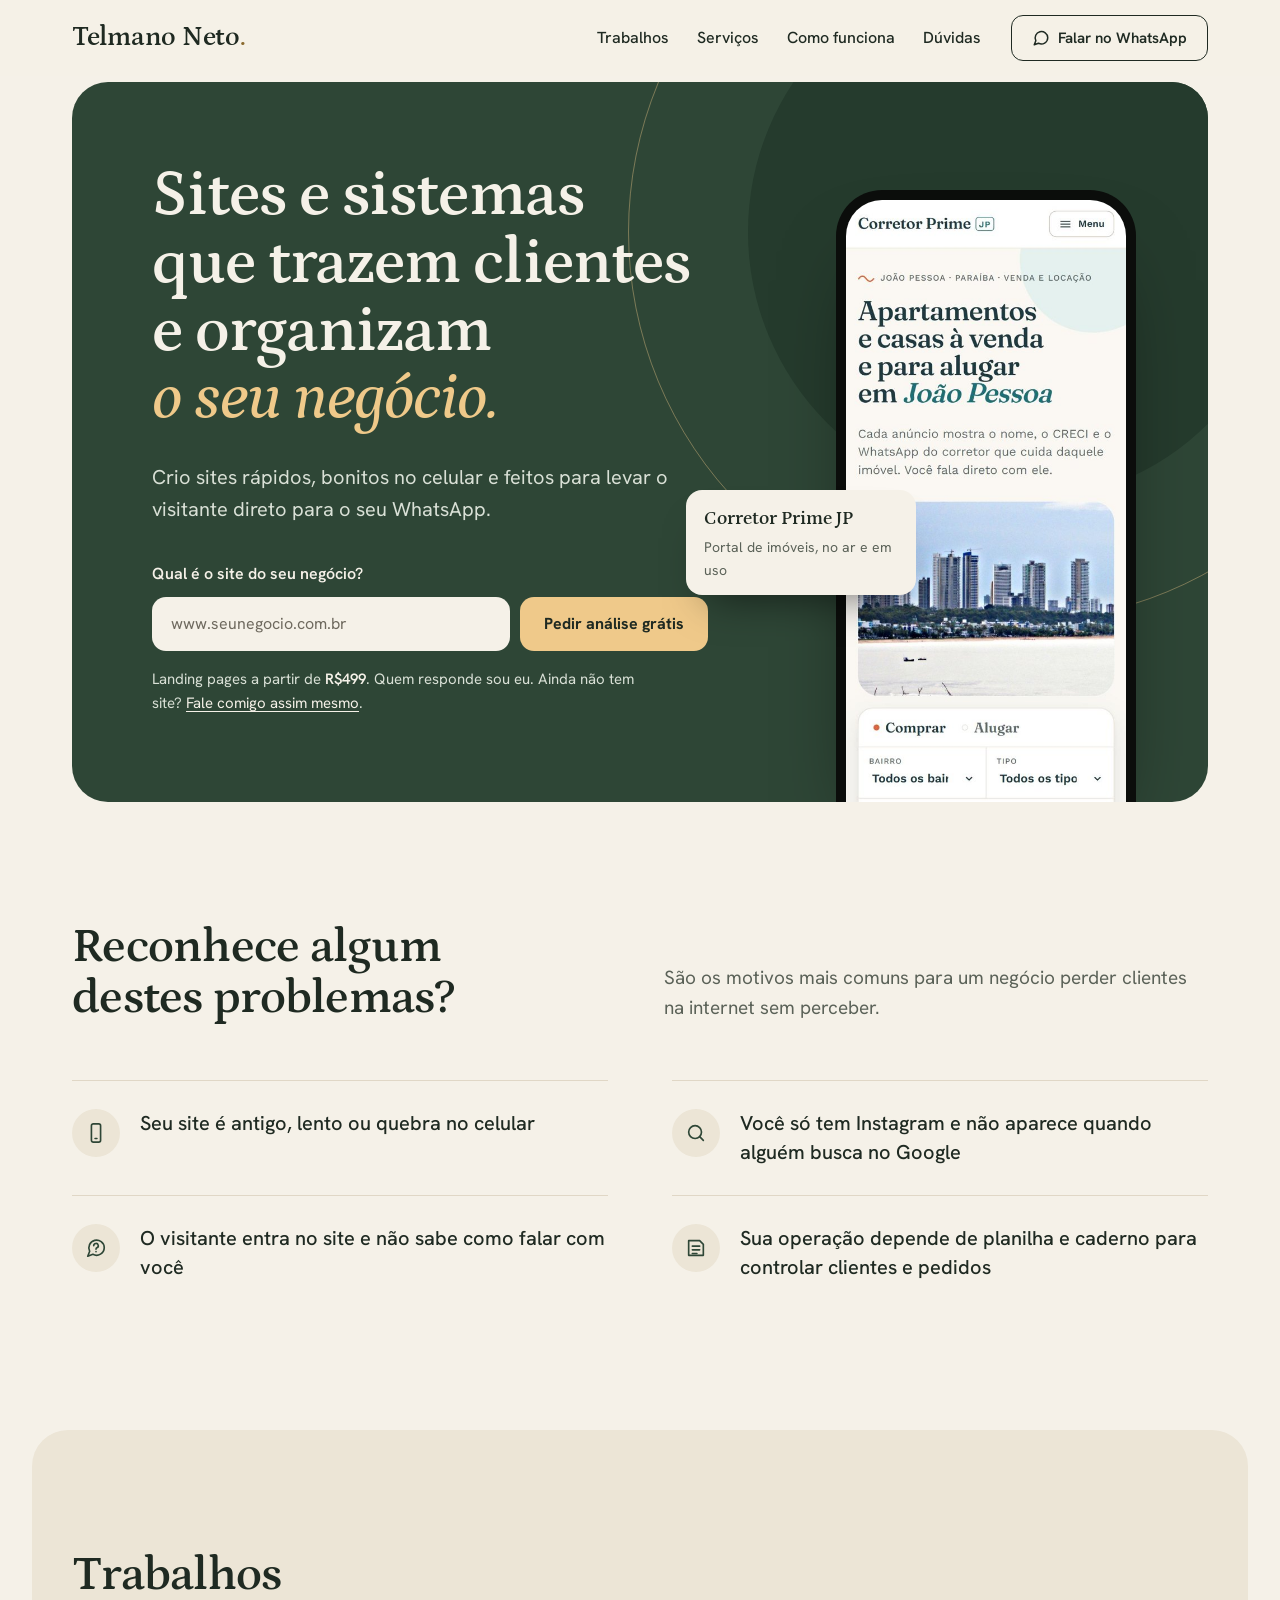
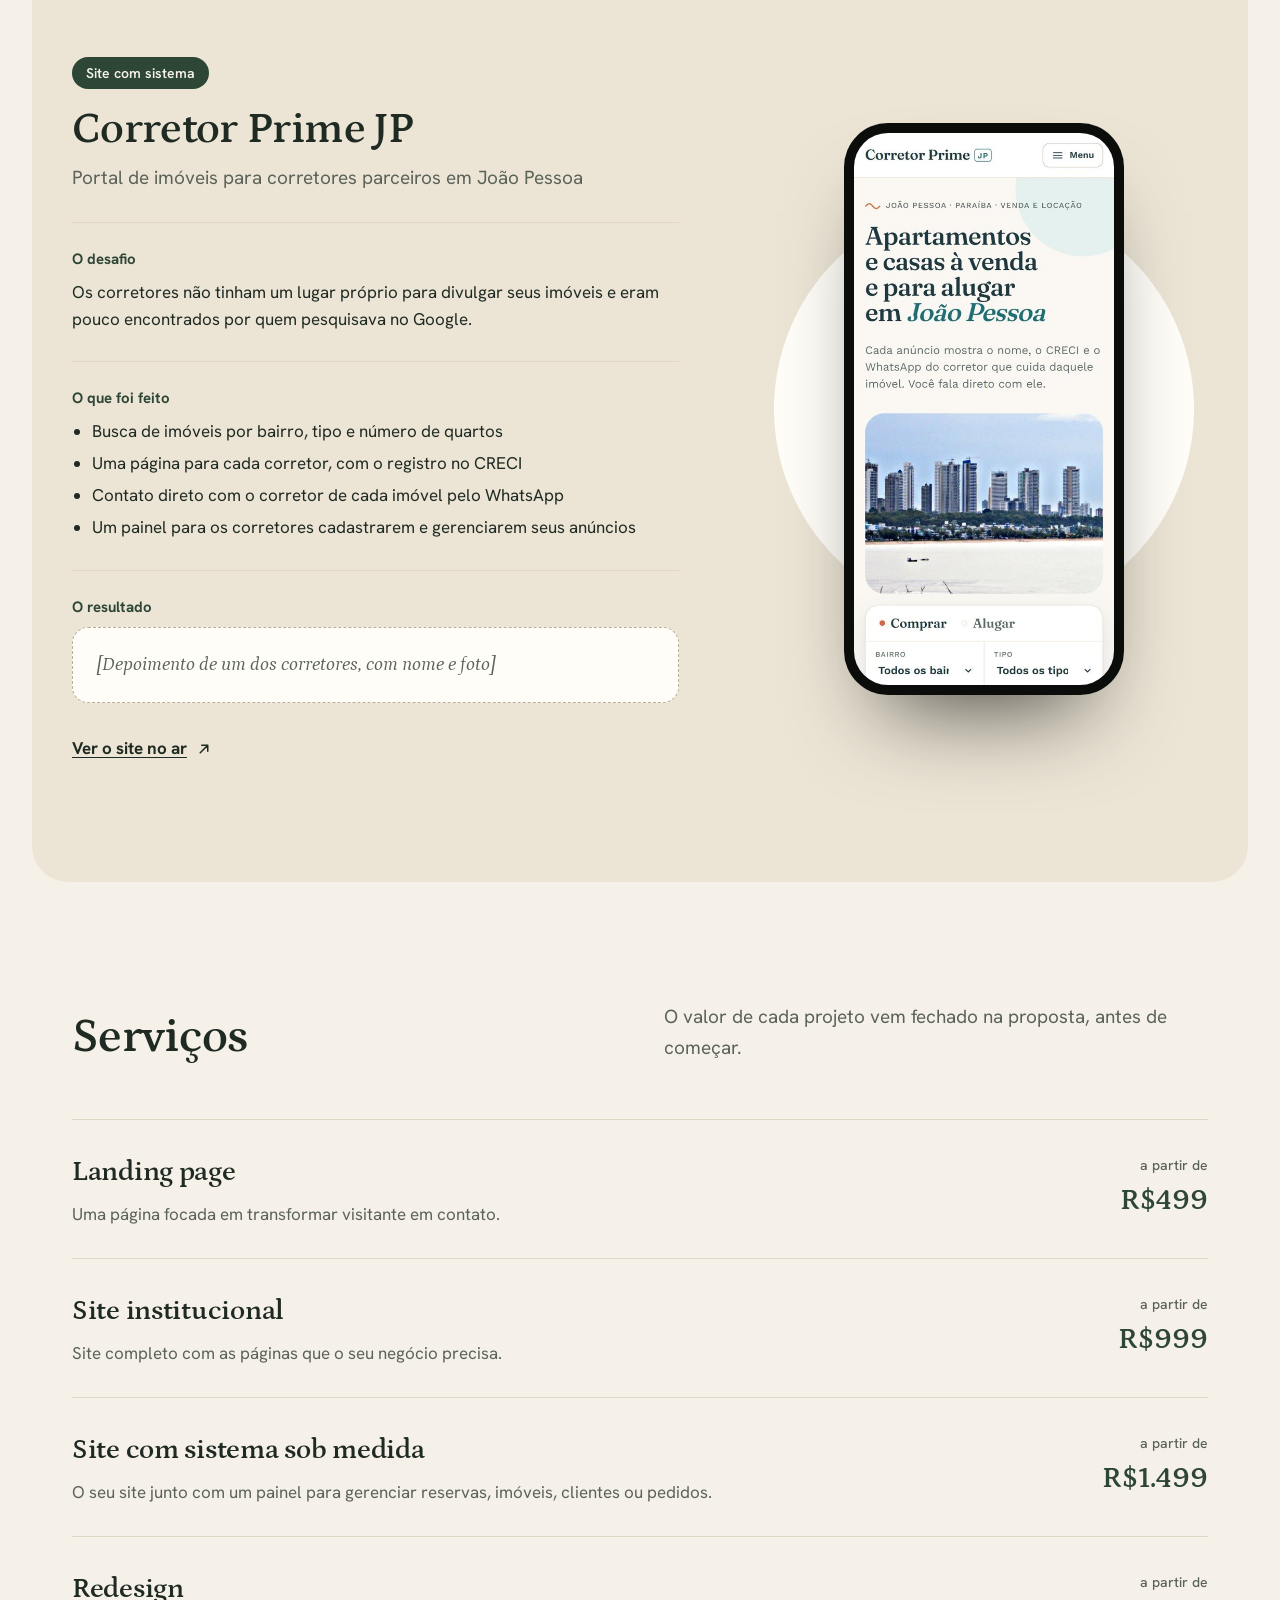
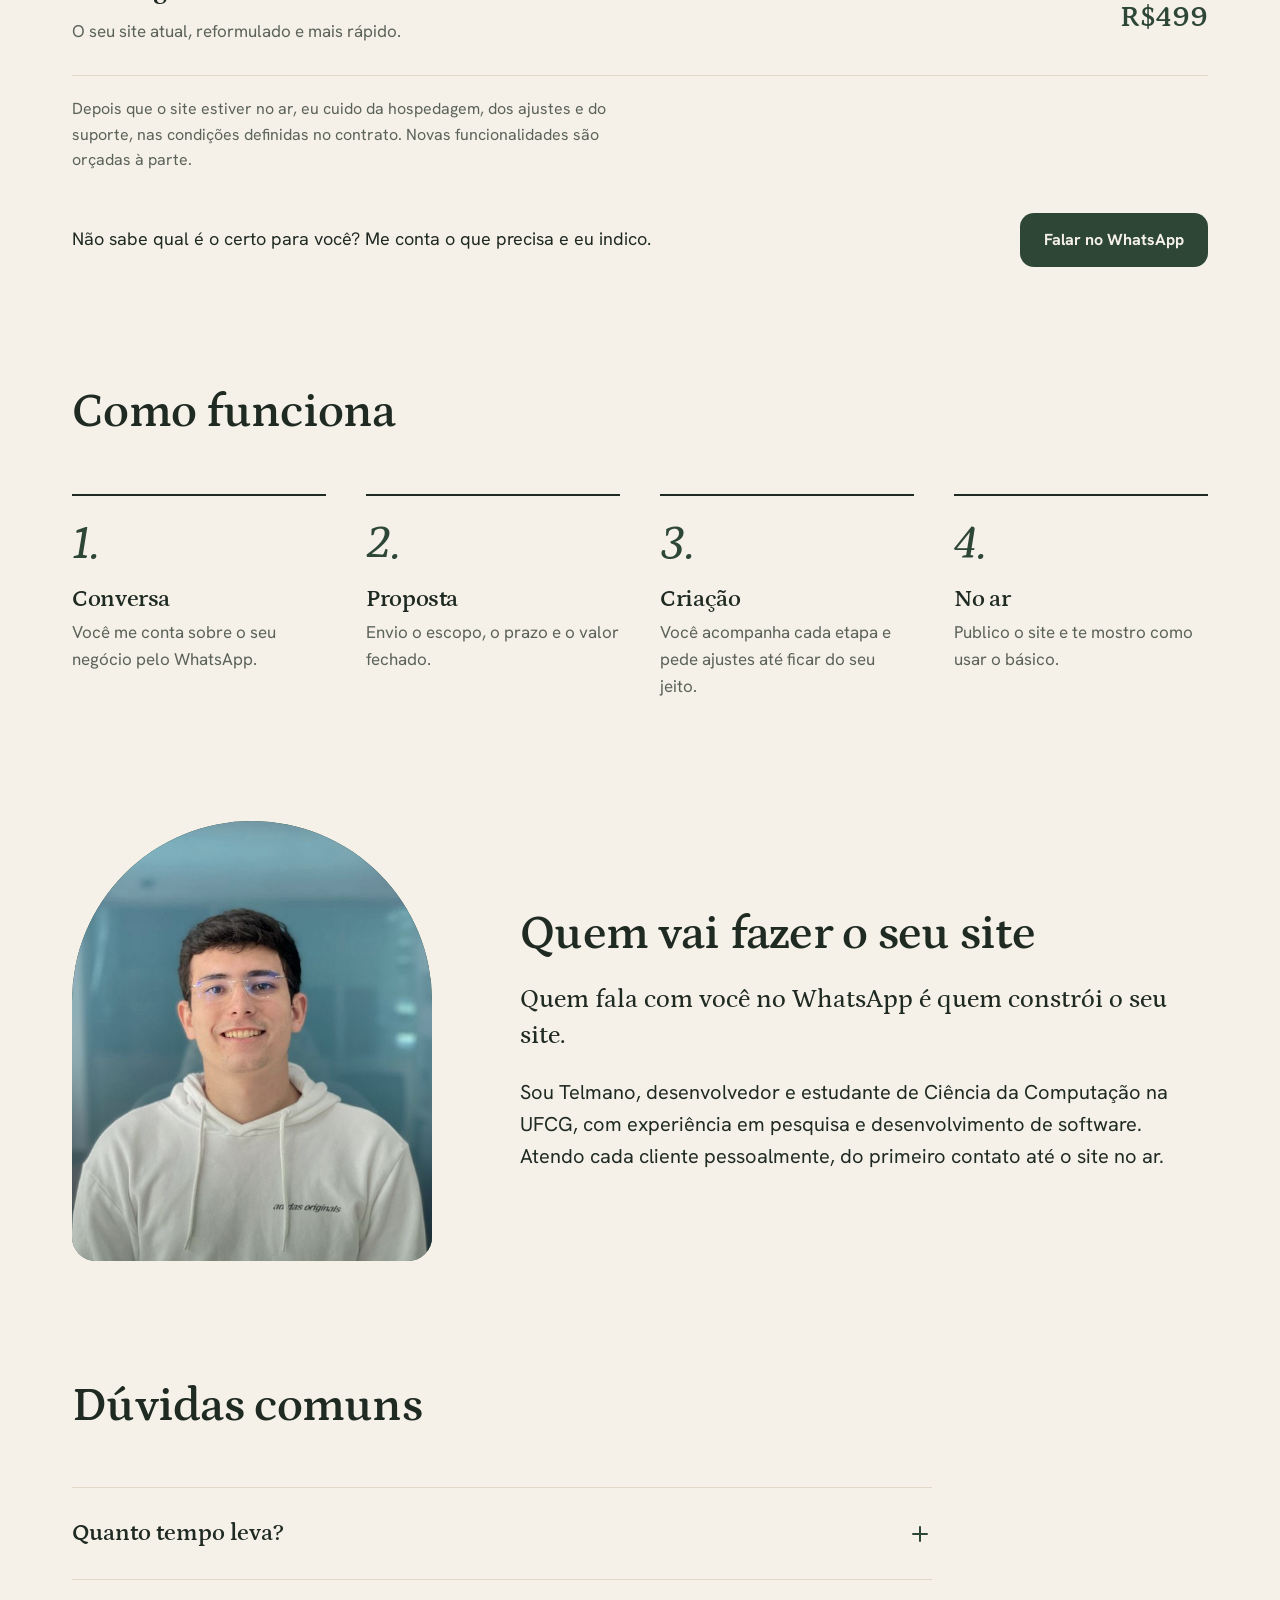
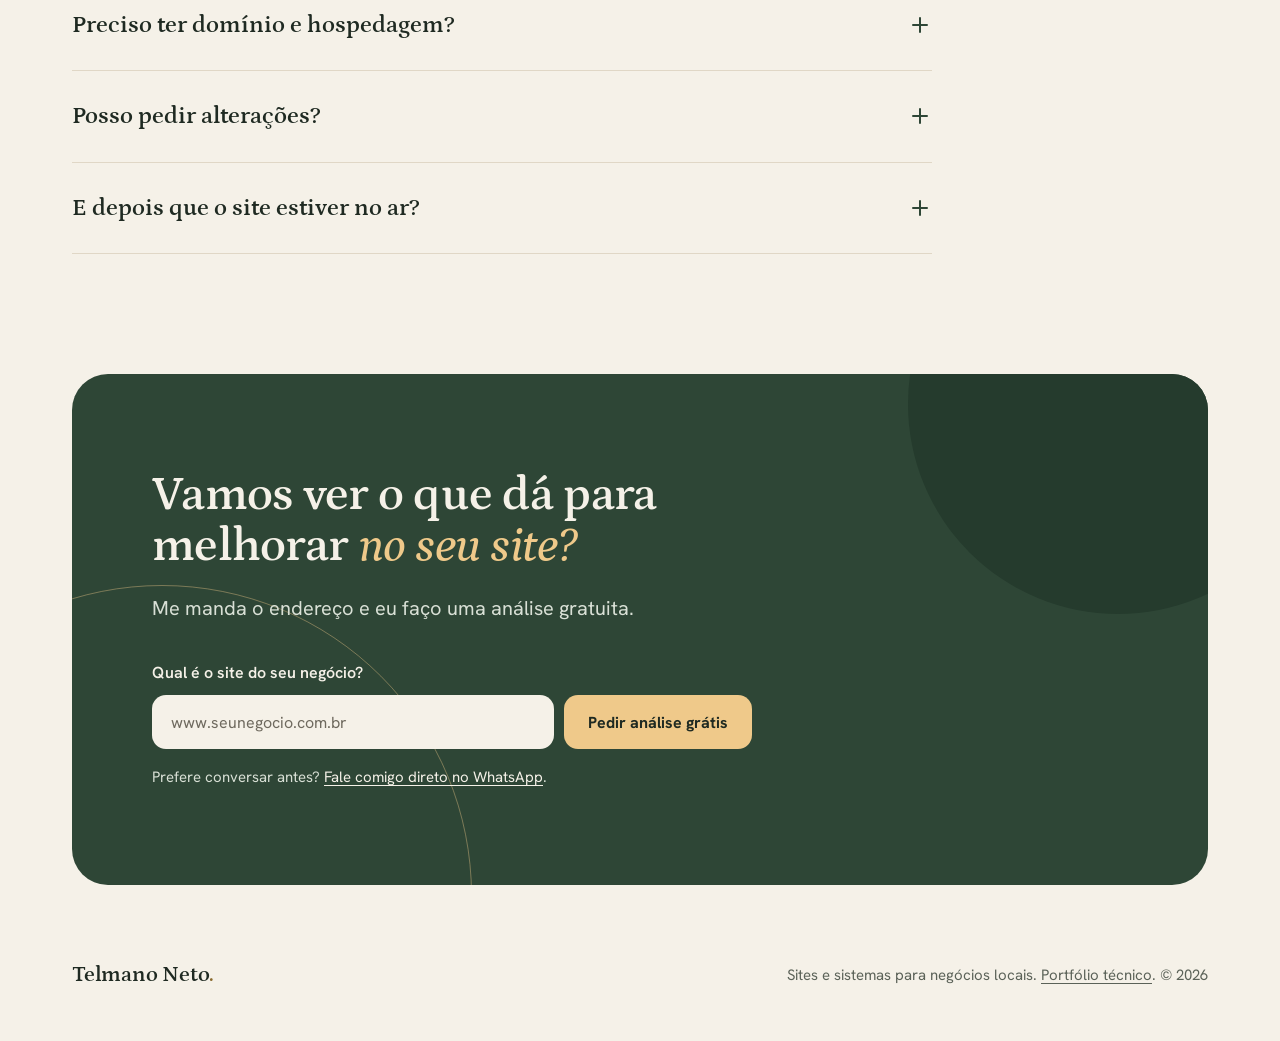
==== index.html @ 63b296e0 "feat: novo site com página de clientes e portfólio técnico - Página de clientes na raiz (/) e portfó" ====
<!doctype html>
<html lang="pt-BR">
<head>
  <meta charset="utf-8">
  <meta name="viewport" content="width=device-width, initial-scale=1">
  <title>Telmano Neto | Sites e sistemas para negócios locais</title>
  <meta name="description" content="Sites rápidos, bonitos no celular e feitos para levar o visitante direto para o seu WhatsApp. Landing pages a partir de R$499.">
  <meta property="og:title" content="Telmano Neto | Sites e sistemas para negócios locais">
  <meta property="og:description" content="Sites rápidos, bonitos no celular e feitos para levar o visitante direto para o seu WhatsApp. Landing pages a partir de R$499.">
  <meta name="theme-color" content="#2E4636">
  <link rel="preconnect" href="https://fonts.googleapis.com">
  <link rel="preconnect" href="https://fonts.gstatic.com" crossorigin="anonymous">
  <link rel="stylesheet" href="https://fonts.googleapis.com/css2?family=Hanken+Grotesk:wght@400;500;600;700&amp;family=Petrona:ital,wght@0,500;0,600;1,500;1,600&amp;display=swap">
  <link rel="stylesheet" href="/css/clientes.css">
</head>
<body>
  <div class="pg">

    <header class="top">
      <div class="wrap top-in">
        <a class="word" href="#inicio">Telmano Neto<span>.</span></a>
        <nav class="nav" aria-label="Principal">
          <div class="nav-links">
            <a href="#trabalhos">Trabalhos</a>
            <a href="#servicos">Serviços</a>
            <a href="#como-funciona">Como funciona</a>
            <a href="#duvidas">Dúvidas</a>
          </div>
          <a class="btn-line" href="#" data-wa="direto" target="_blank" rel="noopener">
            <svg viewBox="0 0 24 24" fill="none" stroke="currentColor" stroke-width="2" stroke-linecap="round" stroke-linejoin="round" aria-hidden="true"><path d="M21 11.5a8.4 8.4 0 0 1-12.4 7.4L3 21l2.1-5.4A8.4 8.4 0 1 1 21 11.5z"></path></svg>
            <span><span class="btn-pre">Falar no </span>WhatsApp</span>
          </a>
        </nav>
      </div>
    </header>

    <main id="inicio">

      <section class="hero">
        <div class="wrap">
          <div class="panel">
            <span class="arc arc-line" aria-hidden="true"></span>
            <span class="arc arc-fill" aria-hidden="true"></span>
            <div class="hero-copy">
              <h1>Sites e sistemas que trazem clientes e organizam <em>o seu negócio.</em></h1>
              <p class="hero-lead">Crio sites rápidos, bonitos no celular e feitos para levar o visitante direto para o seu WhatsApp.</p>
              <div class="ask">
                <label for="site-hero">Qual é o site do seu negócio?</label>
                <div class="ask-row">
                  <input id="site-hero" type="text" inputmode="url" autocomplete="url" placeholder="www.seunegocio.com.br" data-site>
                  <a class="btn-solid" href="#" data-wa="analise" target="_blank" rel="noopener">Pedir análise grátis</a>
                </div>
                <p class="ask-note">Landing pages a partir de <b>R$499</b>. Quem responde sou eu. Ainda não tem site? <a href="#" data-wa="direto" target="_blank" rel="noopener">Fale comigo assim mesmo</a>.</p>
              </div>
            </div>
            <div class="device">
              <div class="phone"><div class="screen"><img src="/assets/corretor-mobile-long.jpg" alt="O site Corretor Prime JP rolando no celular, com a busca de imóveis e os anúncios"></div></div>
              <div class="tag"><b>Corretor Prime JP</b><span>Portal de imóveis, no ar e em uso</span></div>
            </div>
          </div>
        </div>
      </section>

      <section class="sec" aria-labelledby="t-probs">
        <div class="wrap">
          <div class="sec-head reveal">
            <h2 id="t-probs">Reconhece algum destes problemas?</h2>
            <p>São os motivos mais comuns para um negócio perder clientes na internet sem perceber.</p>
          </div>
          <ul class="probs reveal">
            <li><span class="ico"><svg viewBox="0 0 24 24" fill="none" stroke="currentColor" stroke-width="1.8" stroke-linecap="round" stroke-linejoin="round" aria-hidden="true"><rect x="7" y="2" width="10" height="20" rx="2"></rect><path d="M11 18h2"></path></svg></span>Seu site é antigo, lento ou quebra no celular</li>
            <li><span class="ico"><svg viewBox="0 0 24 24" fill="none" stroke="currentColor" stroke-width="1.8" stroke-linecap="round" stroke-linejoin="round" aria-hidden="true"><circle cx="11" cy="11" r="7"></circle><path d="m20 20-4-4"></path></svg></span>Você só tem Instagram e não aparece quando alguém busca no Google</li>
            <li><span class="ico"><svg viewBox="0 0 24 24" fill="none" stroke="currentColor" stroke-width="1.8" stroke-linecap="round" stroke-linejoin="round" aria-hidden="true"><path d="M21 11.5a8.4 8.4 0 0 1-12.4 7.4L3 21l2.1-5.4A8.4 8.4 0 1 1 21 11.5z"></path><path d="M9.5 9.5a2.5 2.5 0 1 1 3.5 2.3c-.6.3-1 .8-1 1.5"></path><path d="M12 16h.01"></path></svg></span>O visitante entra no site e não sabe como falar com você</li>
            <li><span class="ico"><svg viewBox="0 0 24 24" fill="none" stroke="currentColor" stroke-width="1.8" stroke-linecap="round" stroke-linejoin="round" aria-hidden="true"><path d="M4 4h12l4 4v12H4z"></path><path d="M8 10h8M8 14h8M8 18h5"></path></svg></span>Sua operação depende de planilha e caderno para controlar clientes e pedidos</li>
          </ul>
        </div>
      </section>

      <section class="sec works-sec" id="trabalhos" aria-labelledby="t-works">
        <div class="wrap">
          <div class="sec-head solo reveal">
            <h2 id="t-works">Trabalhos</h2>
          </div>
          <div class="works">

            <article class="case reveal">
              <div>
                <span class="case-kind">Site com sistema</span>
                <h3>Corretor Prime JP</h3>
                <p class="case-sum">Portal de imóveis para corretores parceiros em João Pessoa</p>
                <div class="case-block">
                  <h4>O desafio</h4>
                  <p>Os corretores não tinham um lugar próprio para divulgar seus imóveis e eram pouco encontrados por quem pesquisava no Google.</p>
                </div>
                <div class="case-block">
                  <h4>O que foi feito</h4>
                  <ul class="case-list">
                    <li>Busca de imóveis por bairro, tipo e número de quartos</li><li>Uma página para cada corretor, com o registro no CRECI</li><li>Contato direto com o corretor de cada imóvel pelo WhatsApp</li><li>Um painel para os corretores cadastrarem e gerenciarem seus anúncios</li>
                  </ul>
                </div>
                <div class="case-block">
                  <h4>O resultado</h4>
                  <p class="quote">[Depoimento de um dos corretores, com nome e foto]</p>
                </div>
                <a class="case-link" href="https://corretor-prime-jp.corretor-prime-jp.workers.dev/" target="_blank" rel="noopener">Ver o site no ar<svg viewBox="0 0 24 24" width="18" height="18" fill="none" stroke="currentColor" stroke-width="2" stroke-linecap="round" stroke-linejoin="round" aria-hidden="true"><path d="M7 17 17 7M9 7h8v8"></path></svg></a>
              </div>
              <div class="case-stage">
                <div class="phone"><div class="screen"><img src="/assets/corretor-mobile-long.jpg" alt="Corretor Prime JP rolando no celular"></div></div>
              </div>
            </article>
          </div>
        </div>
      </section>

      <section class="sec" id="servicos" aria-labelledby="t-svc">
        <div class="wrap">
          <div class="sec-head reveal">
            <h2 id="t-svc">Serviços</h2>
            <p>O valor de cada projeto vem fechado na proposta, antes de começar.</p>
          </div>
          <ul class="svc reveal">
            <li><span class="svc-name">Landing page</span><span class="svc-desc">Uma página focada em transformar visitante em contato.</span><span class="svc-price"><small>a partir de</small><span class="big">R$499</span></span></li>
            <li><span class="svc-name">Site institucional</span><span class="svc-desc">Site completo com as páginas que o seu negócio precisa.</span><span class="svc-price"><small>a partir de</small><span class="big">R$999</span></span></li>
            <li><span class="svc-name">Site com sistema sob medida</span><span class="svc-desc">O seu site junto com um painel para gerenciar reservas, imóveis, clientes ou pedidos.</span><span class="svc-price"><small>a partir de</small><span class="big">R$1.499</span></span></li>
            <li><span class="svc-name">Redesign</span><span class="svc-desc">O seu site atual, reformulado e mais rápido.</span><span class="svc-price"><small>a partir de</small><span class="big">R$499</span></span></li>
          </ul>
          <p class="svc-note reveal">Depois que o site estiver no ar, eu cuido da hospedagem, dos ajustes e do suporte, nas condições definidas no contrato. Novas funcionalidades são orçadas à parte.</p>
          <div class="svc-foot reveal">
            <p>Não sabe qual é o certo para você? Me conta o que precisa e eu indico.</p>
            <a class="btn-solid btn-dark" href="#" data-wa="direto" target="_blank" rel="noopener">Falar no WhatsApp</a>
          </div>
        </div>
      </section>

      <section class="sec sec-sem-topo" id="como-funciona" aria-labelledby="t-steps">
        <div class="wrap">
          <div class="sec-head solo reveal">
            <h2 id="t-steps">Como funciona</h2>
          </div>
          <ol class="steps reveal">
            <li><h3>Conversa</h3><p>Você me conta sobre o seu negócio pelo WhatsApp.</p></li>
            <li><h3>Proposta</h3><p>Envio o escopo, o prazo e o valor fechado.</p></li>
            <li><h3>Criação</h3><p>Você acompanha cada etapa e pede ajustes até ficar do seu jeito.</p></li>
            <li><h3>No ar</h3><p>Publico o site e te mostro como usar o básico.</p></li>
          </ol>
        </div>
      </section>

      <section class="sec sec-sem-topo" aria-labelledby="t-about">
        <div class="wrap about reveal">
          <div class="arch"><img src="/assets/telmano.jpg" alt="Telmano Neto sorrindo, de moletom branco"></div>
          <div class="about-text">
            <h2 id="t-about">Quem vai fazer o seu site</h2>
            <p class="lead-serif">Quem fala com você no WhatsApp é quem constrói o seu site.</p>
            <p>Sou Telmano, desenvolvedor e estudante de Ciência da Computação na UFCG, com experiência em pesquisa e desenvolvimento de software. Atendo cada cliente pessoalmente, do primeiro contato até o site no ar.</p>
          </div>
        </div>
      </section>

      <section class="sec sec-sem-topo" id="duvidas" aria-labelledby="t-faq">
        <div class="wrap">
          <div class="sec-head solo reveal">
            <h2 id="t-faq">Dúvidas comuns</h2>
          </div>
          <div class="faq reveal">
            <details><summary>Quanto tempo leva?<svg viewBox="0 0 24 24" fill="none" stroke="currentColor" stroke-width="2" stroke-linecap="round" aria-hidden="true"><path d="M12 5v14M5 12h14"></path></svg></summary><p>Depende do tamanho do projeto. O prazo fica definido na proposta, antes de começar.</p></details>
            <details><summary>Preciso ter domínio e hospedagem?<svg viewBox="0 0 24 24" fill="none" stroke="currentColor" stroke-width="2" stroke-linecap="round" aria-hidden="true"><path d="M12 5v14M5 12h14"></path></svg></summary><p>Não. Eu cuido disso para você.</p></details>
            <details><summary>Posso pedir alterações?<svg viewBox="0 0 24 24" fill="none" stroke="currentColor" stroke-width="2" stroke-linecap="round" aria-hidden="true"><path d="M12 5v14M5 12h14"></path></svg></summary><p>Sim. Durante a criação você acompanha cada etapa e pede ajustes até o site ficar do jeito que você gosta.</p></details>
            <details><summary>E depois que o site estiver no ar?<svg viewBox="0 0 24 24" fill="none" stroke="currentColor" stroke-width="2" stroke-linecap="round" aria-hidden="true"><path d="M12 5v14M5 12h14"></path></svg></summary><p>Eu continuo cuidando dele, com hospedagem, ajustes e suporte. As condições ficam definidas no contrato, de acordo com o tipo de site, e funcionalidades novas são orçadas à parte.</p></details>
          </div>
        </div>
      </section>

      <section class="end" aria-labelledby="t-end">
        <div class="wrap">
          <div class="panel reveal">
            <span class="arc arc-line" aria-hidden="true"></span>
            <span class="arc arc-fill" aria-hidden="true"></span>
            <h2 id="t-end">Vamos ver o que dá para melhorar <em>no seu site?</em></h2>
            <p class="end-lead">Me manda o endereço e eu faço uma análise gratuita.</p>
            <div class="ask">
              <label for="site-end">Qual é o site do seu negócio?</label>
              <div class="ask-row">
                <input id="site-end" type="text" inputmode="url" autocomplete="url" placeholder="www.seunegocio.com.br" data-site>
                <a class="btn-solid" href="#" data-wa="analise" target="_blank" rel="noopener">Pedir análise grátis</a>
              </div>
              <p class="ask-note">Prefere conversar antes? <a href="#" data-wa="direto" target="_blank" rel="noopener">Fale comigo direto no WhatsApp</a>.</p>
            </div>
          </div>
        </div>
      </section>

    </main>

    <footer class="foot">
      <div class="wrap foot-in">
        <a class="word" href="#inicio">Telmano Neto<span>.</span></a>
        <span>Sites e sistemas para negócios locais. <a class="link-discreto" href="/portfolio/">Portfólio técnico</a>. © 2026</span>
      </div>
    </footer>

  </div>
  <script src="/js/clientes.js"></script>
</body>
</html>
---- css/clientes.css ----
/* Base: cores, tipografia e elementos gerais ================== */

body {
  margin: 0;
}

.pg {
  --paper: #F5F1E8;
  --paper-2: #ECE5D6;
  --card: #FFFDF8;
  --ink: #1F2A22;
  --muted: #5B6258;
  --line: #E0D7C6;
  --musgo: #2E4636;
  --musgo-deep: #253B2D;
  --areia: #EFC98A;
  --soft: #D9E0D6;
  --dot: #8A6A2E;
  font-family: 'Hanken Grotesk',system-ui,sans-serif;
  color: var(--ink);
  background: var(--paper);
  font-size: 17px;
  line-height: 1.6;
  -webkit-font-smoothing: antialiased;
  overflow-x: clip;
}

.pg * {
  box-sizing: border-box;
}

.pg ::selection {
  background: var(--areia);
  color: var(--ink);
}

.pg a {
  color: var(--musgo);
  text-underline-offset: 3px;
}

.pg a:hover {
  color: var(--musgo-deep);
}

.pg :focus-visible {
  outline: 2.5px solid var(--dot);
  outline-offset: 3px;
  border-radius: 8px;
}

.wrap {
  max-width: 1200px;
  margin: 0 auto;
  padding: 0 32px;
}

.serif {
  font-family: 'Petrona',Georgia,serif;
}

.pg h1, .pg h2, .pg h3 {
  margin: 0;
  font-family: 'Petrona',Georgia,serif;
  font-weight: 600;
  line-height: 1.06;
  letter-spacing: -0.015em;
  text-wrap: balance;
}

.pg h1 {
  font-size: clamp(40px,5vw,68px);
}

.pg h2 {
  font-size: clamp(32px,3.8vw,48px);
}

.pg h3 {
  font-size: 26px;
}

.pg em {
  font-style: italic;
  font-weight: 500;
}

.pg p {
  margin: 0;
  max-width: 62ch;
}


/* Cabeçalho, navegação e botões =============================== */

.top {
  position: sticky;
  top: 0;
  z-index: 20;
  background: rgba(245,241,232,.92);
  backdrop-filter: saturate(1.3) blur(10px);
}

.top-in {
  display: flex;
  justify-content: space-between;
  align-items: center;
  gap: 20px;
  min-height: 76px;
}

.pg .word {
  font-family: 'Petrona',Georgia,serif;
  font-weight: 600;
  font-size: 27px;
  letter-spacing: -0.01em;
  color: var(--ink);
  text-decoration: none;
  white-space: nowrap;
}

.word span {
  color: var(--dot);
}

.nav {
  display: flex;
  align-items: center;
  gap: 30px;
}

.nav-links {
  display: flex;
  gap: 28px;
}

.pg .nav-links a {
  color: var(--ink);
  text-decoration: none;
  font-weight: 500;
  font-size: 16px;
  padding: 10px 0;
  position: relative;
}

.pg .nav-links a::after {
  content: "";
  position: absolute;
  left: 0;
  right: 0;
  bottom: 4px;
  height: 1.5px;
  background: currentColor;
  transform: scaleX(0);
  transform-origin: left;
  transition: transform .25s ease;
}

.pg .nav-links a:hover::after {
  transform: scaleX(1);
}

.pg .btn-line {
  display: inline-flex;
  align-items: center;
  gap: 8px;
  min-height: 46px;
  padding: 0 20px;
  border-radius: 12px;
  border: 1.5px solid var(--ink);
  color: var(--ink);
  font-weight: 600;
  font-size: 15px;
  text-decoration: none;
  white-space: nowrap;
  transition: background .2s ease,color .2s ease;
}

.pg .btn-line:hover {
  background: var(--ink);
  color: var(--paper);
}

.btn-line svg, .btn-solid svg {
  width: 18px;
  height: 18px;
  flex: none;
}

.pg .btn-solid {
  display: inline-flex;
  align-items: center;
  justify-content: center;
  gap: 10px;
  min-height: 54px;
  padding: 0 24px;
  border-radius: 14px;
  background: var(--areia);
  color: var(--ink);
  font-weight: 700;
  font-size: 16px;
  text-decoration: none;
  white-space: nowrap;
  transition: transform .2s ease,background .2s ease;
}

.pg .btn-solid:hover {
  background: #F5D7A4;
  color: var(--ink);
  transform: translateY(-1px);
}

.pg .btn-dark {
  background: var(--musgo);
  color: var(--paper);
}

.pg .btn-dark:hover {
  background: var(--musgo-deep);
  color: var(--paper);
}


/* Painel verde com arcos decorativos ========================== */

.panel {
  position: relative;
  border-radius: 36px;
  background: var(--musgo);
  color: var(--paper);
  overflow: hidden;
  isolation: isolate;
}

.arc {
  position: absolute;
  border-radius: 50%;
  pointer-events: none;
  z-index: -1;
}

.arc-line {
  border: 1.5px solid var(--areia);
  opacity: .4;
}

.arc-fill {
  background: var(--musgo-deep);
}


/* Hero e campo de análise do site ============================= */

.hero {
  padding: 6px 0 0;
}

.hero .panel {
  display: grid;
  grid-template-columns: minmax(0,1fr) 380px;
  gap: 48px;
  padding: 80px 72px 0 80px;
  min-height: 720px;
}

.hero .arc-line {
  width: 780px;
  height: 780px;
  right: -200px;
  top: -240px;
}

.hero .arc-fill {
  width: 540px;
  height: 540px;
  right: -80px;
  top: -120px;
}

.hero-copy {
  padding-bottom: 80px;
}

.hero h1 {
  color: var(--paper);
}

.hero h1 em {
  color: var(--areia);
}

.pg .hero-lead {
  margin-top: 28px;
  font-size: 20px;
  color: var(--soft);
  max-width: 31em;
}

.ask {
  margin-top: 36px;
  max-width: 600px;
}

.ask label {
  display: block;
  font-weight: 600;
  font-size: 16px;
  margin-bottom: 10px;
  color: var(--paper);
}

.ask-row {
  display: flex;
  gap: 10px;
  flex-wrap: wrap;
}

.ask input {
  flex: 1 1 240px;
  min-width: 0;
  min-height: 54px;
  border-radius: 14px;
  border: 1.5px solid transparent;
  padding: 0 18px;
  font: inherit;
  font-size: 16px;
  background: var(--paper);
  color: var(--ink);
}

.ask input::placeholder {
  color: #6E695E;
}

.ask input:focus-visible {
  outline: 2.5px solid var(--areia);
  outline-offset: 2px;
}

.pg .ask-note {
  margin-top: 16px;
  font-size: 15px;
  color: var(--soft);
}

.ask-note b {
  color: var(--paper);
  font-weight: 600;
}

.pg .ask-note a {
  color: var(--paper);
}

.pg .ask-note a:hover {
  color: var(--areia);
}


/* Celular com o site rolando ================================== */

.device {
  position: relative;
  align-self: end;
  justify-self: end;
  width: 300px;
}

.phone {
  width: 300px;
  height: 612px;
  border-radius: 46px 46px 0 0;
  background: #0B0D0B;
  padding: 10px 10px 0;
  box-shadow: 0 50px 90px -40px rgba(0,0,0,.7);
}

.screen {
  width: 100%;
  height: 100%;
  border-radius: 36px 36px 0 0;
  overflow: hidden;
  background: #FBF8F3;
}

.screen img {
  display: block;
  width: 100%;
  height: auto;
}

.tag {
  position: absolute;
  left: -150px;
  top: 300px;
  padding: 14px 18px;
  border-radius: 16px;
  background: var(--paper);
  color: var(--ink);
  box-shadow: 0 24px 44px -24px rgba(0,0,0,.6);
  display: flex;
  flex-direction: column;
  gap: 2px;
  width: 230px;
}

.tag b {
  font-family: 'Petrona',Georgia,serif;
  font-size: 19px;
  font-weight: 600;
}

.tag span {
  font-size: 14px;
  color: var(--muted);
}


/* Seções ====================================================== */

.sec {
  padding: 120px 0;
}

.sec-head {
  display: grid;
  grid-template-columns: minmax(0,1fr) minmax(0,1fr);
  gap: 48px;
  align-items: end;
  margin-bottom: 56px;
}

.sec-head p {
  color: var(--muted);
  font-size: 19px;
}

.sec-head.solo {
  grid-template-columns: minmax(0,1fr);
}

.sec.sec-sem-topo {
  padding-top: 0;
}


/* Problemas =================================================== */

.probs {
  list-style: none;
  margin: 0;
  padding: 0;
  display: grid;
  grid-template-columns: repeat(2,minmax(0,1fr));
  gap: 0 64px;
  counter-reset: none;
}

.probs li {
  display: flex;
  gap: 20px;
  align-items: flex-start;
  padding: 28px 0;
  border-top: 1px solid var(--line);
  font-size: 20px;
  font-weight: 500;
  line-height: 1.45;
}

.ico {
  flex: none;
  width: 48px;
  height: 48px;
  border-radius: 50%;
  background: var(--paper-2);
  display: grid;
  place-items: center;
  color: var(--musgo);
}

.ico svg {
  width: 22px;
  height: 22px;
}


/* Trabalhos (estudos de caso) ================================= */

.works-sec {
  background: var(--paper-2);
  border-radius: 36px;
  margin: 0 32px;
}

.works {
  display: flex;
  flex-direction: column;
  gap: 96px;
}

.case {
  display: grid;
  grid-template-columns: minmax(0,1.15fr) minmax(0,.85fr);
  gap: 80px;
  align-items: center;
}

.case-kind {
  display: inline-flex;
  padding: 5px 14px;
  border-radius: 999px;
  background: var(--musgo);
  color: var(--paper);
  font-size: 14px;
  font-weight: 600;
  margin-bottom: 18px;
}

.case h3 {
  font-size: clamp(32px,3.4vw,44px);
}

.pg .case-sum {
  margin-top: 10px;
  font-size: 19px;
  color: var(--muted);
}

.case-block {
  margin-top: 28px;
  padding-top: 24px;
  border-top: 1px solid var(--line);
}

.case-block h4 {
  margin: 0 0 8px;
  font-size: 15px;
  font-weight: 700;
  color: var(--musgo);
}

.case-list {
  margin: 0;
  padding-left: 20px;
}

.case-list li {
  margin: 5px 0;
}

.quote {
  padding: 22px 24px;
  border-radius: 16px;
  background: var(--card);
  border: 1.5px dashed #B9AE98;
  color: var(--muted);
  font-family: 'Petrona',Georgia,serif;
  font-style: italic;
  font-size: 19px;
}

.pg .case-link {
  display: inline-flex;
  align-items: center;
  gap: 8px;
  margin-top: 32px;
  font-weight: 700;
  color: var(--ink);
}

.case-stage {
  position: relative;
  display: grid;
  place-items: center;
  padding: 48px 0;
}

.case-stage::before {
  content: "";
  position: absolute;
  width: 420px;
  height: 420px;
  border-radius: 50%;
  background: var(--card);
  z-index: 0;
}

.case-stage .phone {
  position: relative;
  z-index: 1;
  width: 280px;
  height: 572px;
  border-radius: 44px;
  padding: 10px;
}

.case-stage .screen {
  border-radius: 34px;
}


/* Serviços e preços =========================================== */

.svc {
  list-style: none;
  margin: 0;
  padding: 0;
  border-bottom: 1px solid var(--line);
}

.svc li {
  display: grid;
  grid-template-columns: minmax(0,1fr) auto;
  gap: 6px 48px;
  align-items: center;
  padding: 30px 0;
  border-top: 1px solid var(--line);
}

.svc-name {
  font-family: 'Petrona',Georgia,serif;
  font-size: 28px;
  font-weight: 600;
  letter-spacing: -0.01em;
  transition: color .25s ease;
}

.svc li:hover .svc-name {
  color: var(--musgo);
}

.svc-desc {
  grid-column: 1;
  color: var(--muted);
}

.svc-price {
  grid-column: 2;
  grid-row: 1 / span 2;
  text-align: right;
  font-weight: 600;
  font-size: 17px;
  white-space: nowrap;
  transition: transform .25s ease;
}

.svc li:hover .svc-price {
  transform: translateX(-6px);
}

.svc-price small {
  display: block;
  font-size: 14px;
  font-weight: 500;
  color: var(--muted);
}

.svc-price .big {
  font-family: 'Petrona',Georgia,serif;
  font-size: 30px;
  font-weight: 600;
  color: var(--musgo);
}

.pg .svc-note {
  margin-top: 20px;
  font-size: 16px;
  color: var(--muted);
}

.svc-foot {
  display: flex;
  align-items: center;
  justify-content: space-between;
  gap: 24px;
  flex-wrap: wrap;
  margin-top: 40px;
  font-size: 18px;
}


/* Como funciona =============================================== */

.steps {
  list-style: none;
  margin: 0;
  padding: 0;
  display: grid;
  grid-template-columns: repeat(4,minmax(0,1fr));
  gap: 40px;
  counter-reset: st;
}

.steps li {
  padding-top: 24px;
  border-top: 2px solid var(--ink);
}

.steps li::before {
  counter-increment: st;
  content: counter(st) ".";
  display: block;
  font-family: 'Petrona',Georgia,serif;
  font-style: italic;
  font-weight: 500;
  font-size: 48px;
  line-height: 1;
  color: var(--musgo);
  margin-bottom: 18px;
}

.steps h3 {
  font-size: 24px;
  margin-bottom: 8px;
}

.steps p {
  color: var(--muted);
}


/* Sobre ======================================================= */

.about {
  display: grid;
  grid-template-columns: 360px minmax(0,1fr);
  gap: 88px;
  align-items: center;
}

.arch {
  width: 360px;
  height: 440px;
  border-radius: 180px 180px 24px 24px;
  background: var(--musgo);
  color: var(--soft);
  display: grid;
  place-items: center;
  font-weight: 600;
  font-size: 16px;
  position: relative;
  overflow: hidden;
}

.arch img {
  display: block;
  width: 100%;
  height: 100%;
  object-fit: cover;
  object-position: 50% 22%;
  transform: scale(1.35);
  transform-origin: 50% 28%;
  filter: saturate(.85) contrast(1.03);
}

.arch::after {
  content: "";
  position: absolute;
  inset: 0;
  background: linear-gradient(180deg,rgba(46,70,54,0) 55%,rgba(46,70,54,.35) 100%);
  pointer-events: none;
}

.about-text {
  display: flex;
  flex-direction: column;
  gap: 22px;
}

.about-text p {
  font-size: 20px;
}

.about-text .lead-serif {
  font-family: 'Petrona',Georgia,serif;
  font-size: 26px;
  line-height: 1.4;
  font-weight: 500;
}


/* Dúvidas ===================================================== */

.faq {
  max-width: 860px;
}

.faq details {
  border-top: 1px solid var(--line);
}

.faq details:last-child {
  border-bottom: 1px solid var(--line);
}

.faq summary {
  list-style: none;
  cursor: pointer;
  display: flex;
  justify-content: space-between;
  align-items: center;
  gap: 24px;
  padding: 26px 0;
  font-family: 'Petrona',Georgia,serif;
  font-size: 24px;
  font-weight: 600;
}

.faq summary::-webkit-details-marker {
  display: none;
}

.faq summary svg {
  flex: none;
  width: 24px;
  height: 24px;
  color: var(--musgo);
  transition: transform .25s ease;
}

.faq details[open] summary svg {
  transform: rotate(45deg);
}

.faq details p {
  padding: 0 0 28px;
  color: var(--muted);
  font-size: 18px;
}


/* Chamada final =============================================== */

.end {
  padding: 0 0 32px;
}

.end .panel {
  padding: 96px 80px;
}

.end .arc-line {
  width: 620px;
  height: 620px;
  left: -220px;
  bottom: -320px;
}

.end .arc-fill {
  width: 420px;
  height: 420px;
  right: -120px;
  top: -180px;
}

.end h2 {
  color: var(--paper);
  max-width: 16ch;
}

.end h2 em {
  color: var(--areia);
}

.pg .end-lead {
  margin-top: 20px;
  font-size: 20px;
  color: var(--soft);
}


/* Rodapé ====================================================== */

.foot {
  padding: 40px 0 48px;
  color: var(--muted);
  font-size: 15px;
}

.foot-in {
  display: flex;
  justify-content: space-between;
  align-items: center;
  gap: 16px;
  flex-wrap: wrap;
}

.foot .word {
  font-size: 22px;
}

.pg a.link-discreto, .pg a.link-discreto:hover {
  color: inherit;
}


/* Animações =================================================== */

@media (prefers-reduced-motion:no-preference) {
  .hero-copy {
    animation: rise .9s cubic-bezier(.16,1,.3,1) both;
  }
  .hero .device {
    animation: rise 1.1s cubic-bezier(.16,1,.3,1) .2s both;
  }
  .hero .tag {
    animation: rise .8s cubic-bezier(.16,1,.3,1) .7s both;
  }
  .screen img {
    animation: scroll 16s cubic-bezier(.65,0,.35,1) 1.4s infinite alternate;
  }
}

@keyframes rise {
  from {
    opacity: 0;
    transform: translateY(28px);
  }
  to {
    opacity: 1;
    transform: none;
  }
}

@keyframes scroll {
  0%, 8% {
    transform: translateY(0);
  }
  92%, 100% {
    transform: translateY(-47%);
  }
}


/* Responsivo ================================================== */

@media (max-width:980px) {
  .wrap {
    padding: 0 24px;
  }
  .hero .panel {
    grid-template-columns: minmax(0,1fr);
    padding: 56px 32px 0;
    min-height: 0;
    border-radius: 28px;
  }
  .hero-copy {
    padding-bottom: 12px;
  }
  .device {
    justify-self: center;
  }
  .tag {
    left: -120px;
    top: auto;
    bottom: 80px;
  }
  .sec {
    padding: 88px 0;
  }
  .sec-head {
    grid-template-columns: minmax(0,1fr);
    gap: 16px;
  }
  .probs {
    grid-template-columns: minmax(0,1fr);
  }
  .works-sec {
    margin: 0 12px;
    border-radius: 28px;
  }
  .case {
    grid-template-columns: minmax(0,1fr);
    gap: 24px;
  }
  .steps {
    grid-template-columns: repeat(2,minmax(0,1fr));
    row-gap: 48px;
  }
  .about {
    grid-template-columns: minmax(0,1fr);
    gap: 48px;
  }
  .end .panel {
    padding: 72px 32px;
    border-radius: 28px;
  }
}

@media (max-width:640px) {
  .wrap {
    padding: 0 16px;
  }
  .nav-links {
    display: none;
  }
  .btn-pre {
    display: none;
  }
  .pg .word {
    font-size: 23px;
  }
  .hero .panel {
    padding: 44px 22px 0;
    margin: 0 -4px;
  }
  .ask .btn-solid {
    width: 100%;
  }
  .device {
    width: 260px;
  }
  .phone {
    width: 260px;
    height: 520px;
  }
  .tag {
    left: auto;
    right: -12px;
    bottom: 40px;
    width: 200px;
  }
  .steps {
    grid-template-columns: minmax(0,1fr);
  }
  .svc li {
    grid-template-columns: minmax(0,1fr);
    padding: 26px 0;
  }
  .svc-price {
    grid-column: 1;
    grid-row: auto;
    text-align: left;
  }
  .arch {
    width: 100%;
    max-width: 340px;
    height: 380px;
  }
  .case-stage::before {
    width: 300px;
    height: 300px;
  }
  .case-stage .phone {
    width: 240px;
    height: 490px;
  }
  .faq summary {
    font-size: 21px;
  }
  .end .panel {
    padding: 60px 22px;
  }
  .works-sec {
    margin: 0 6px;
  }
}
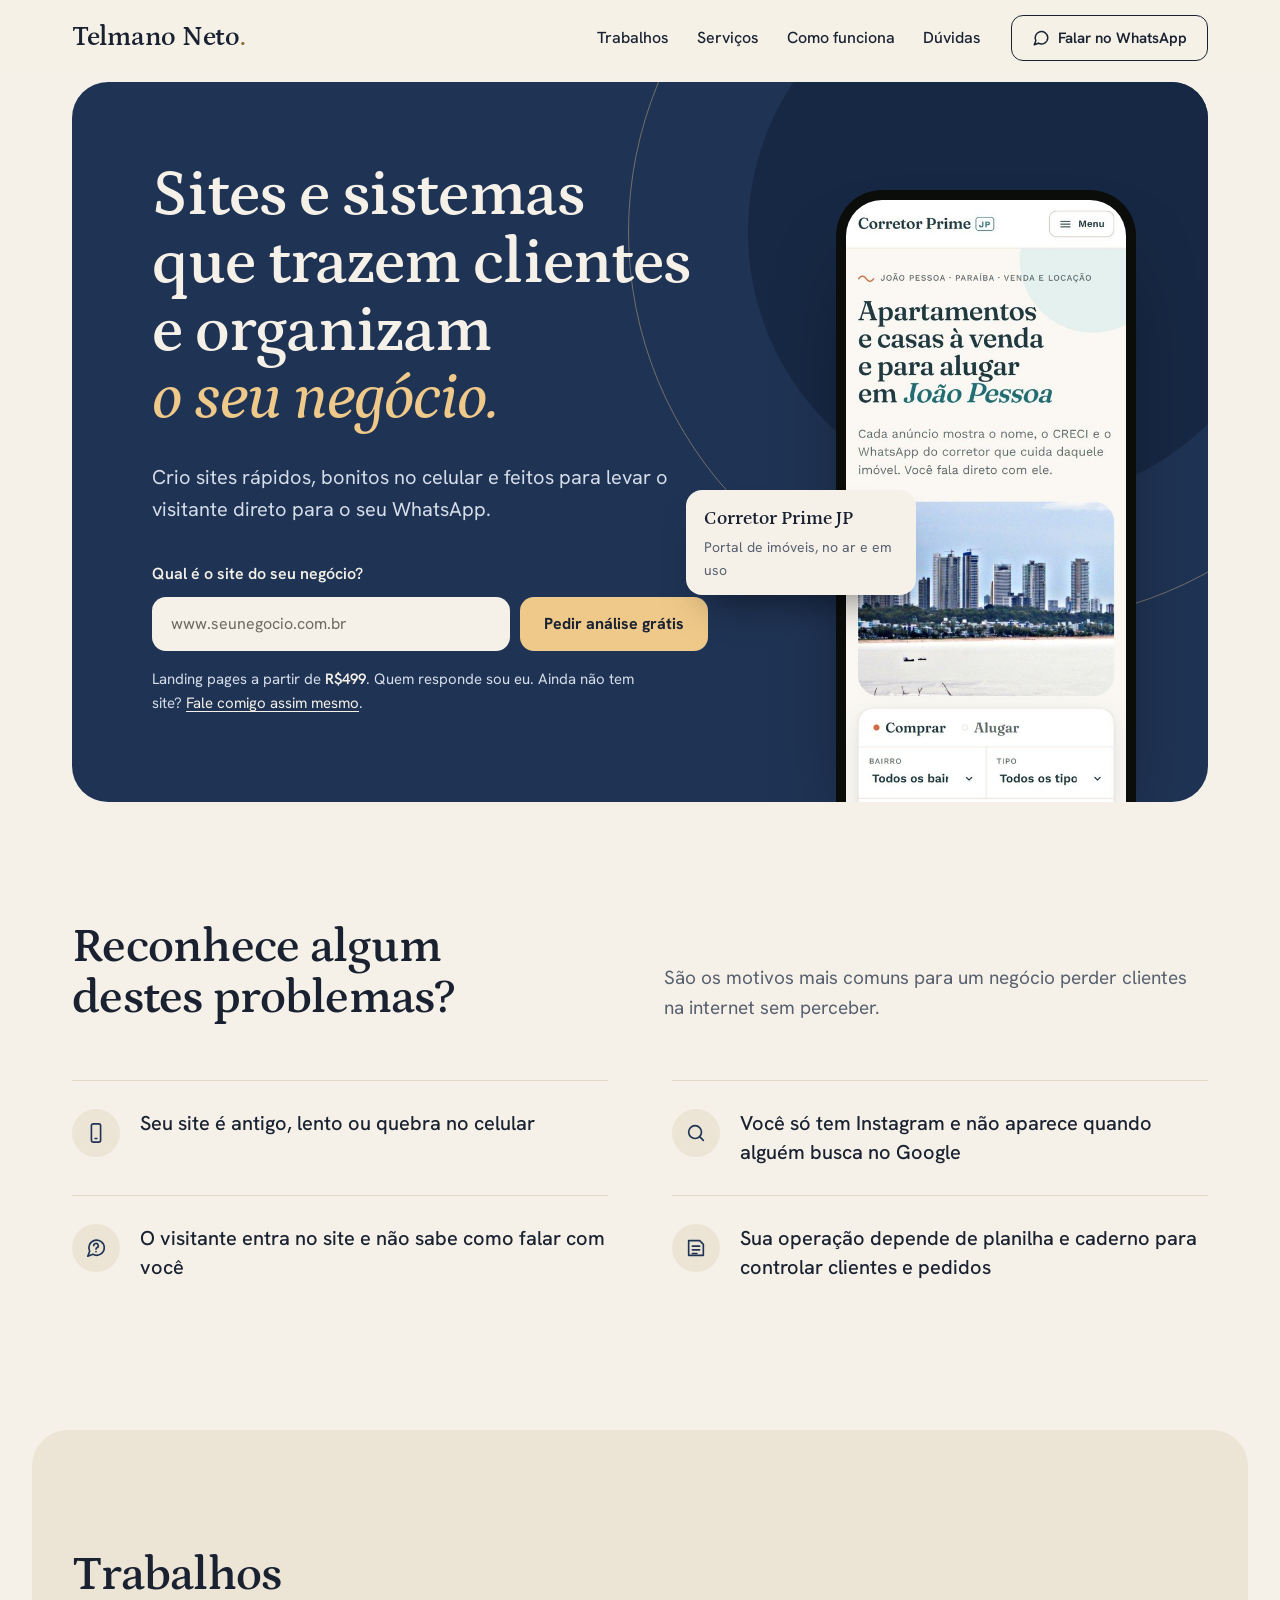
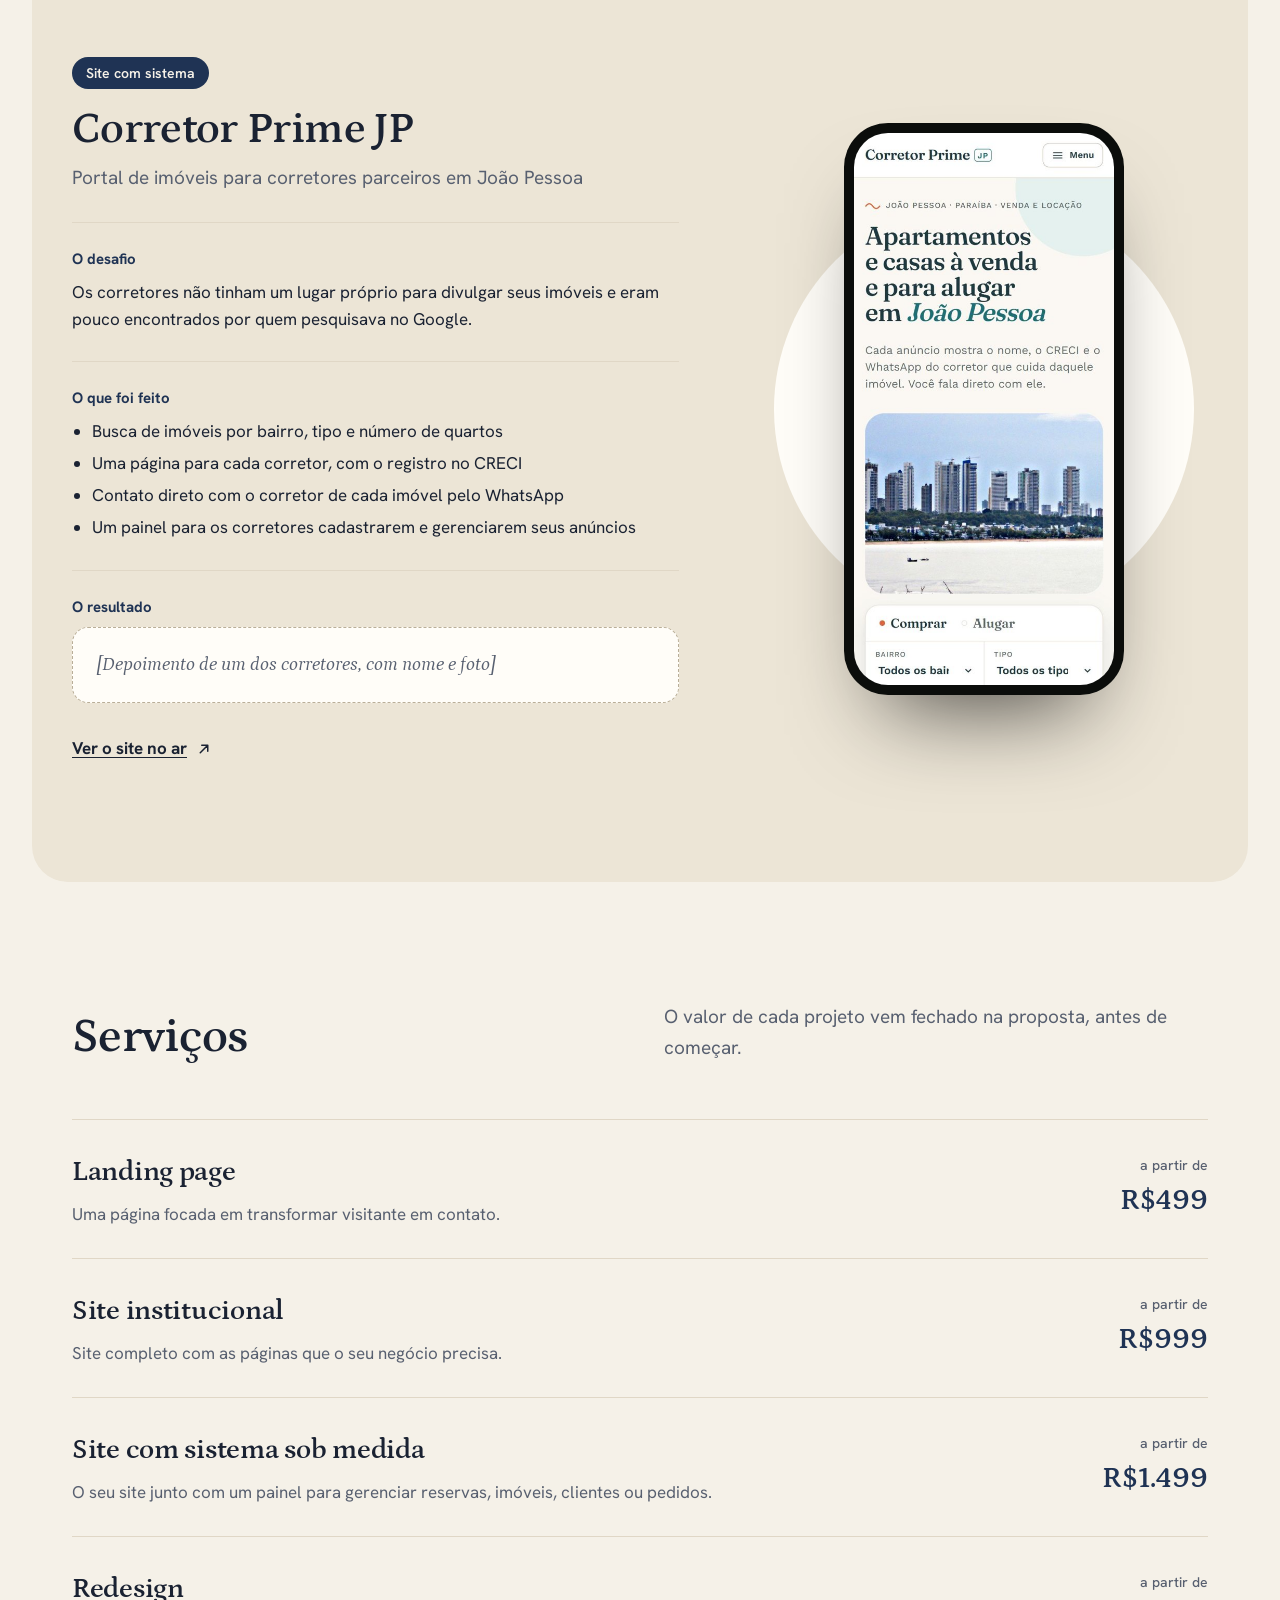
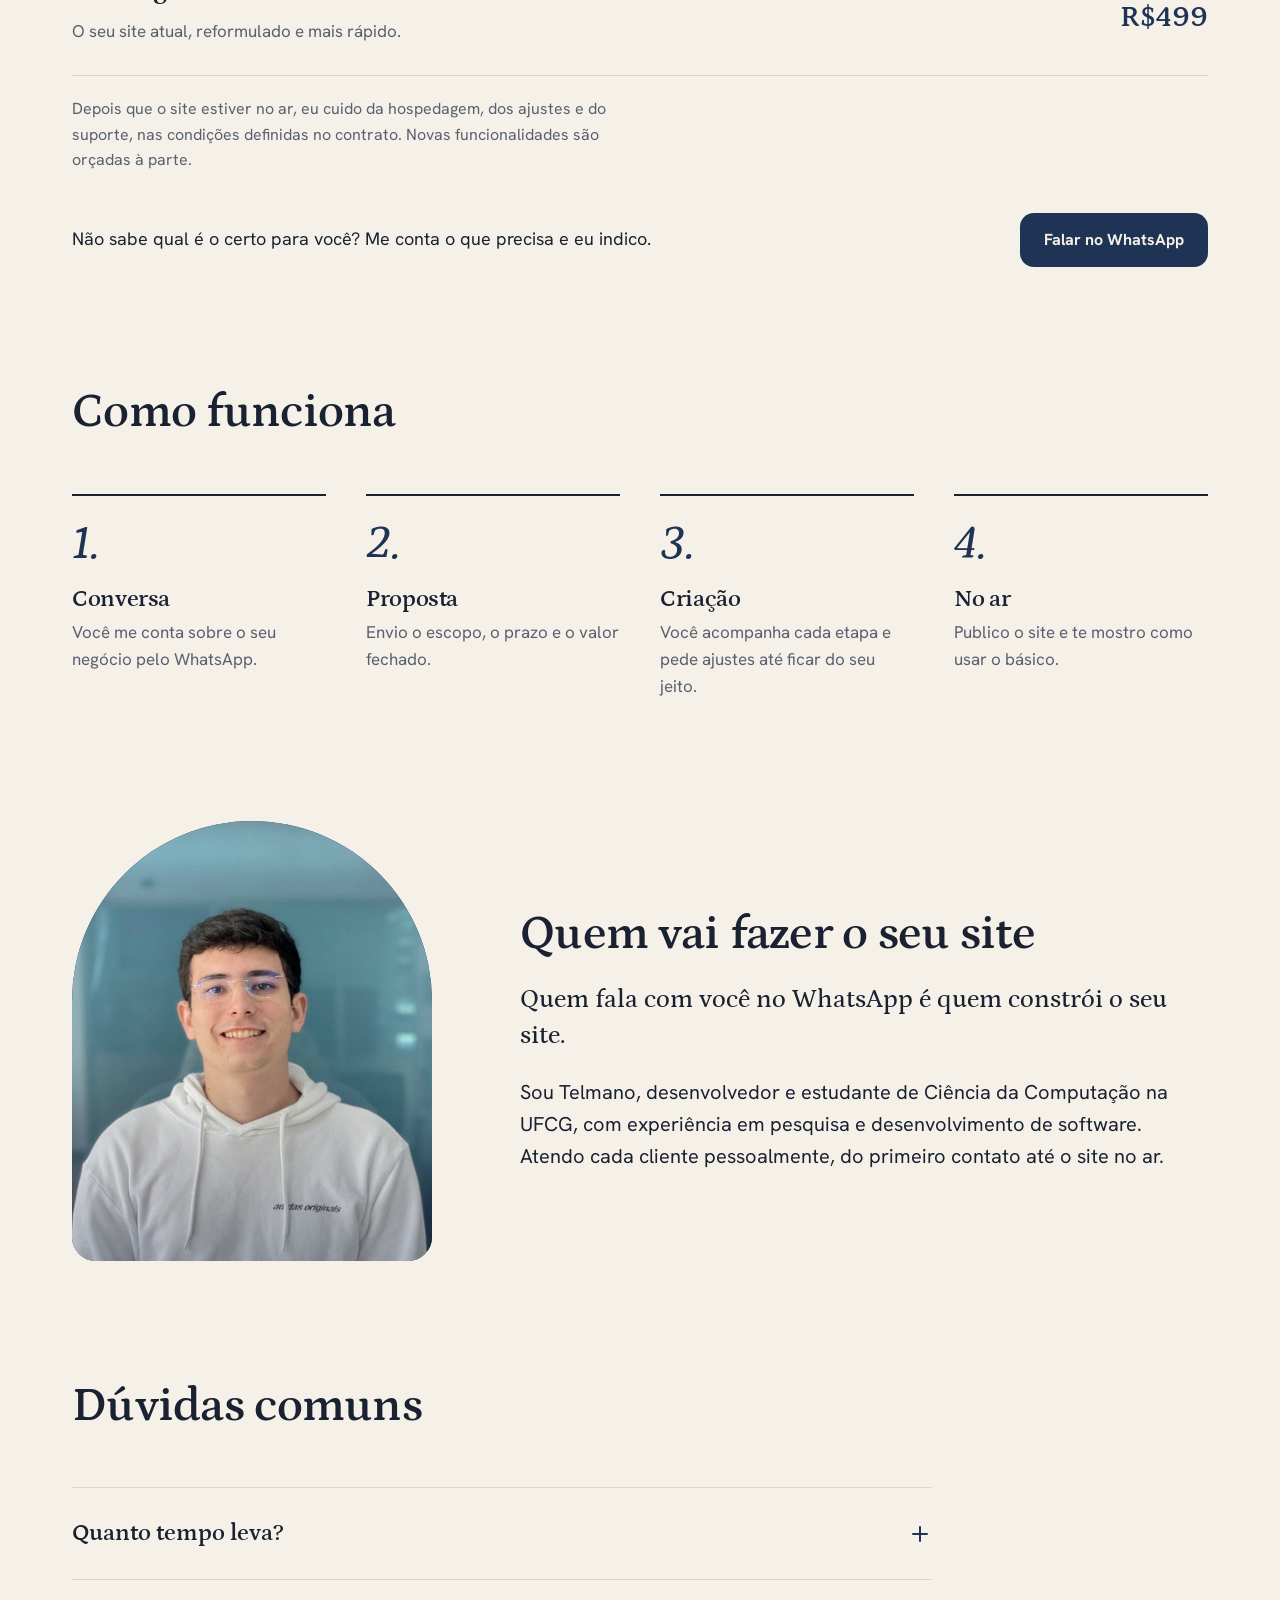
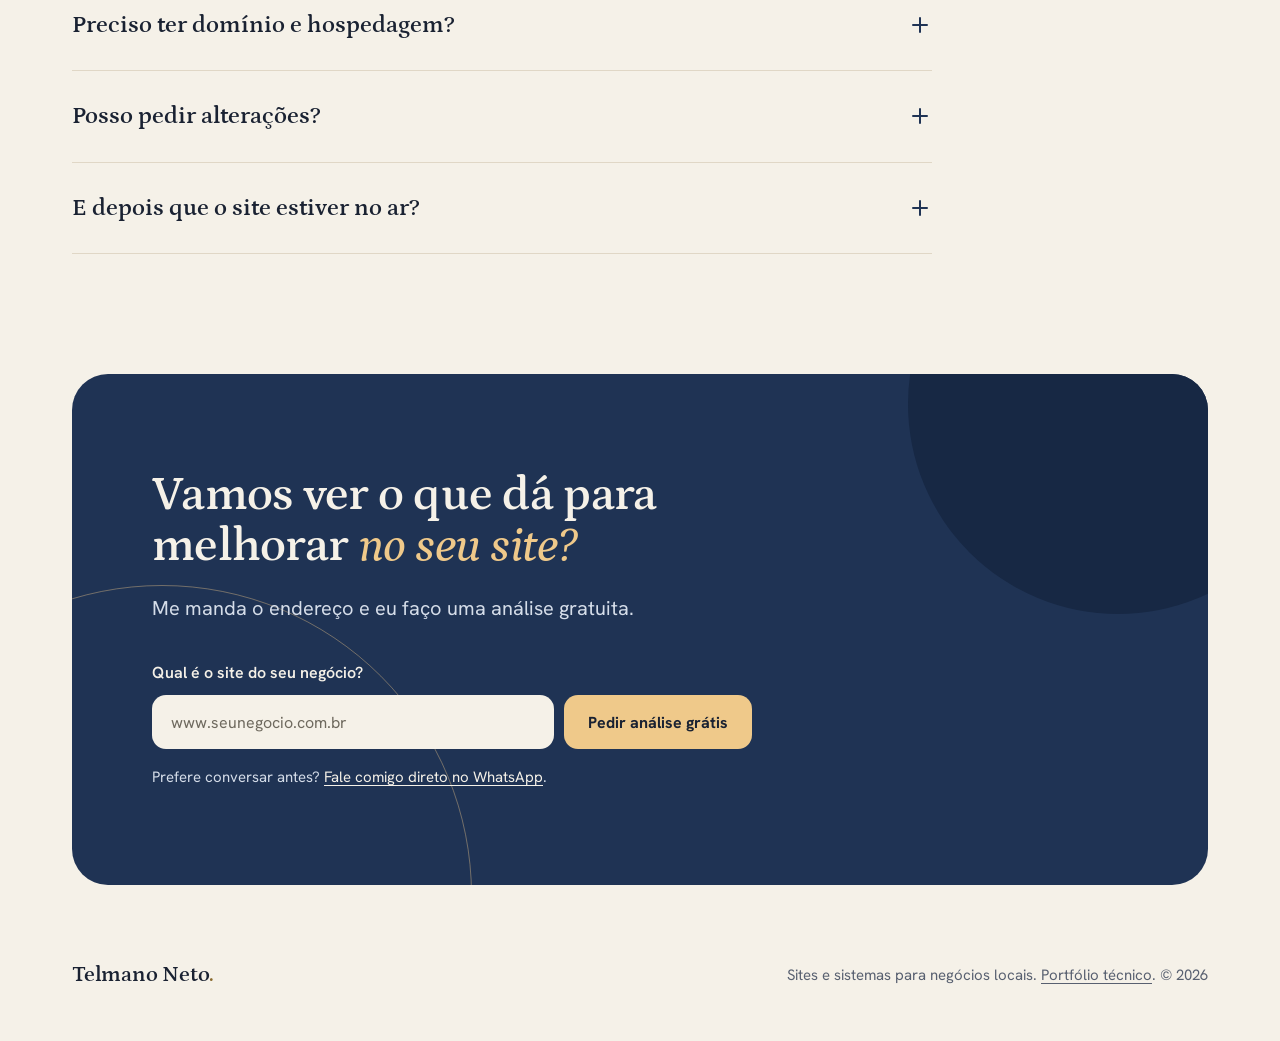
==== commit 18bc98ae: "style: troca o verde-musgo por azul-marinho Variáveis --musgo renomeadas para --marinho; texto e cin" ====
--- a/index.html
+++ b/index.html
@@ -7,7 +7,7 @@
   <meta name="description" content="Sites rápidos, bonitos no celular e feitos para levar o visitante direto para o seu WhatsApp. Landing pages a partir de R$499.">
   <meta property="og:title" content="Telmano Neto | Sites e sistemas para negócios locais">
   <meta property="og:description" content="Sites rápidos, bonitos no celular e feitos para levar o visitante direto para o seu WhatsApp. Landing pages a partir de R$499.">
-  <meta name="theme-color" content="#2E4636">
+  <meta name="theme-color" content="#1F3354">
   <link rel="preconnect" href="https://fonts.googleapis.com">
   <link rel="preconnect" href="https://fonts.gstatic.com" crossorigin="anonymous">
   <link rel="stylesheet" href="https://fonts.googleapis.com/css2?family=Hanken+Grotesk:wght@400;500;600;700&amp;family=Petrona:ital,wght@0,500;0,600;1,500;1,600&amp;display=swap">
@@ -195,7 +195,7 @@
     <footer class="foot">
       <div class="wrap foot-in">
         <a class="word" href="#inicio">Telmano Neto<span>.</span></a>
-        <span>Sites e sistemas para negócios locais. <a class="link-discreto" href="/portfolio/">Portfólio técnico</a>. © 2026</span>
+        <span>Sites e sistemas para negócios locais. <a class="link-discreto" href="https://portfolio.telmanoneto.com.br/">Portfólio técnico</a>. © 2026</span>
       </div>
     </footer>
 
--- a/css/clientes.css
+++ b/css/clientes.css
@@ -8,13 +8,13 @@
   --paper: #F5F1E8;
   --paper-2: #ECE5D6;
   --card: #FFFDF8;
-  --ink: #1F2A22;
-  --muted: #5B6258;
+  --ink: #1A2232;
+  --muted: #586070;
   --line: #E0D7C6;
-  --musgo: #2E4636;
-  --musgo-deep: #253B2D;
+  --marinho: #1F3354;
+  --marinho-deep: #172844;
   --areia: #EFC98A;
-  --soft: #D9E0D6;
+  --soft: #D5DDE9;
   --dot: #8A6A2E;
   font-family: 'Hanken Grotesk',system-ui,sans-serif;
   color: var(--ink);
@@ -35,12 +35,12 @@
 }
 
 .pg a {
-  color: var(--musgo);
+  color: var(--marinho);
   text-underline-offset: 3px;
 }
 
 .pg a:hover {
-  color: var(--musgo-deep);
+  color: var(--marinho-deep);
 }
 
 .pg :focus-visible {
@@ -211,12 +211,12 @@
 }
 
 .pg .btn-dark {
-  background: var(--musgo);
+  background: var(--marinho);
   color: var(--paper);
 }
 
 .pg .btn-dark:hover {
-  background: var(--musgo-deep);
+  background: var(--marinho-deep);
   color: var(--paper);
 }
 
@@ -226,7 +226,7 @@
 .panel {
   position: relative;
   border-radius: 36px;
-  background: var(--musgo);
+  background: var(--marinho);
   color: var(--paper);
   overflow: hidden;
   isolation: isolate;
@@ -245,7 +245,7 @@
 }
 
 .arc-fill {
-  background: var(--musgo-deep);
+  background: var(--marinho-deep);
 }
 
 
@@ -475,7 +475,7 @@
   background: var(--paper-2);
   display: grid;
   place-items: center;
-  color: var(--musgo);
+  color: var(--marinho);
 }
 
 .ico svg {
@@ -509,7 +509,7 @@
   display: inline-flex;
   padding: 5px 14px;
   border-radius: 999px;
-  background: var(--musgo);
+  background: var(--marinho);
   color: var(--paper);
   font-size: 14px;
   font-weight: 600;
@@ -536,7 +536,7 @@
   margin: 0 0 8px;
   font-size: 15px;
   font-weight: 700;
-  color: var(--musgo);
+  color: var(--marinho);
 }
 
 .case-list {
@@ -626,7 +626,7 @@
 }
 
 .svc li:hover .svc-name {
-  color: var(--musgo);
+  color: var(--marinho);
 }
 
 .svc-desc {
@@ -659,7 +659,7 @@
   font-family: 'Petrona',Georgia,serif;
   font-size: 30px;
   font-weight: 600;
-  color: var(--musgo);
+  color: var(--marinho);
 }
 
 .pg .svc-note {
@@ -705,7 +705,7 @@
   font-weight: 500;
   font-size: 48px;
   line-height: 1;
-  color: var(--musgo);
+  color: var(--marinho);
   margin-bottom: 18px;
 }
 
@@ -732,7 +732,7 @@
   width: 360px;
   height: 440px;
   border-radius: 180px 180px 24px 24px;
-  background: var(--musgo);
+  background: var(--marinho);
   color: var(--soft);
   display: grid;
   place-items: center;
@@ -757,7 +757,7 @@
   content: "";
   position: absolute;
   inset: 0;
-  background: linear-gradient(180deg,rgba(46,70,54,0) 55%,rgba(46,70,54,.35) 100%);
+  background: linear-gradient(180deg,rgba(31,51,84,0) 55%,rgba(31,51,84,.35) 100%);
   pointer-events: none;
 }
 
@@ -814,7 +814,7 @@
   flex: none;
   width: 24px;
   height: 24px;
-  color: var(--musgo);
+  color: var(--marinho);
   transition: transform .25s ease;
 }
 
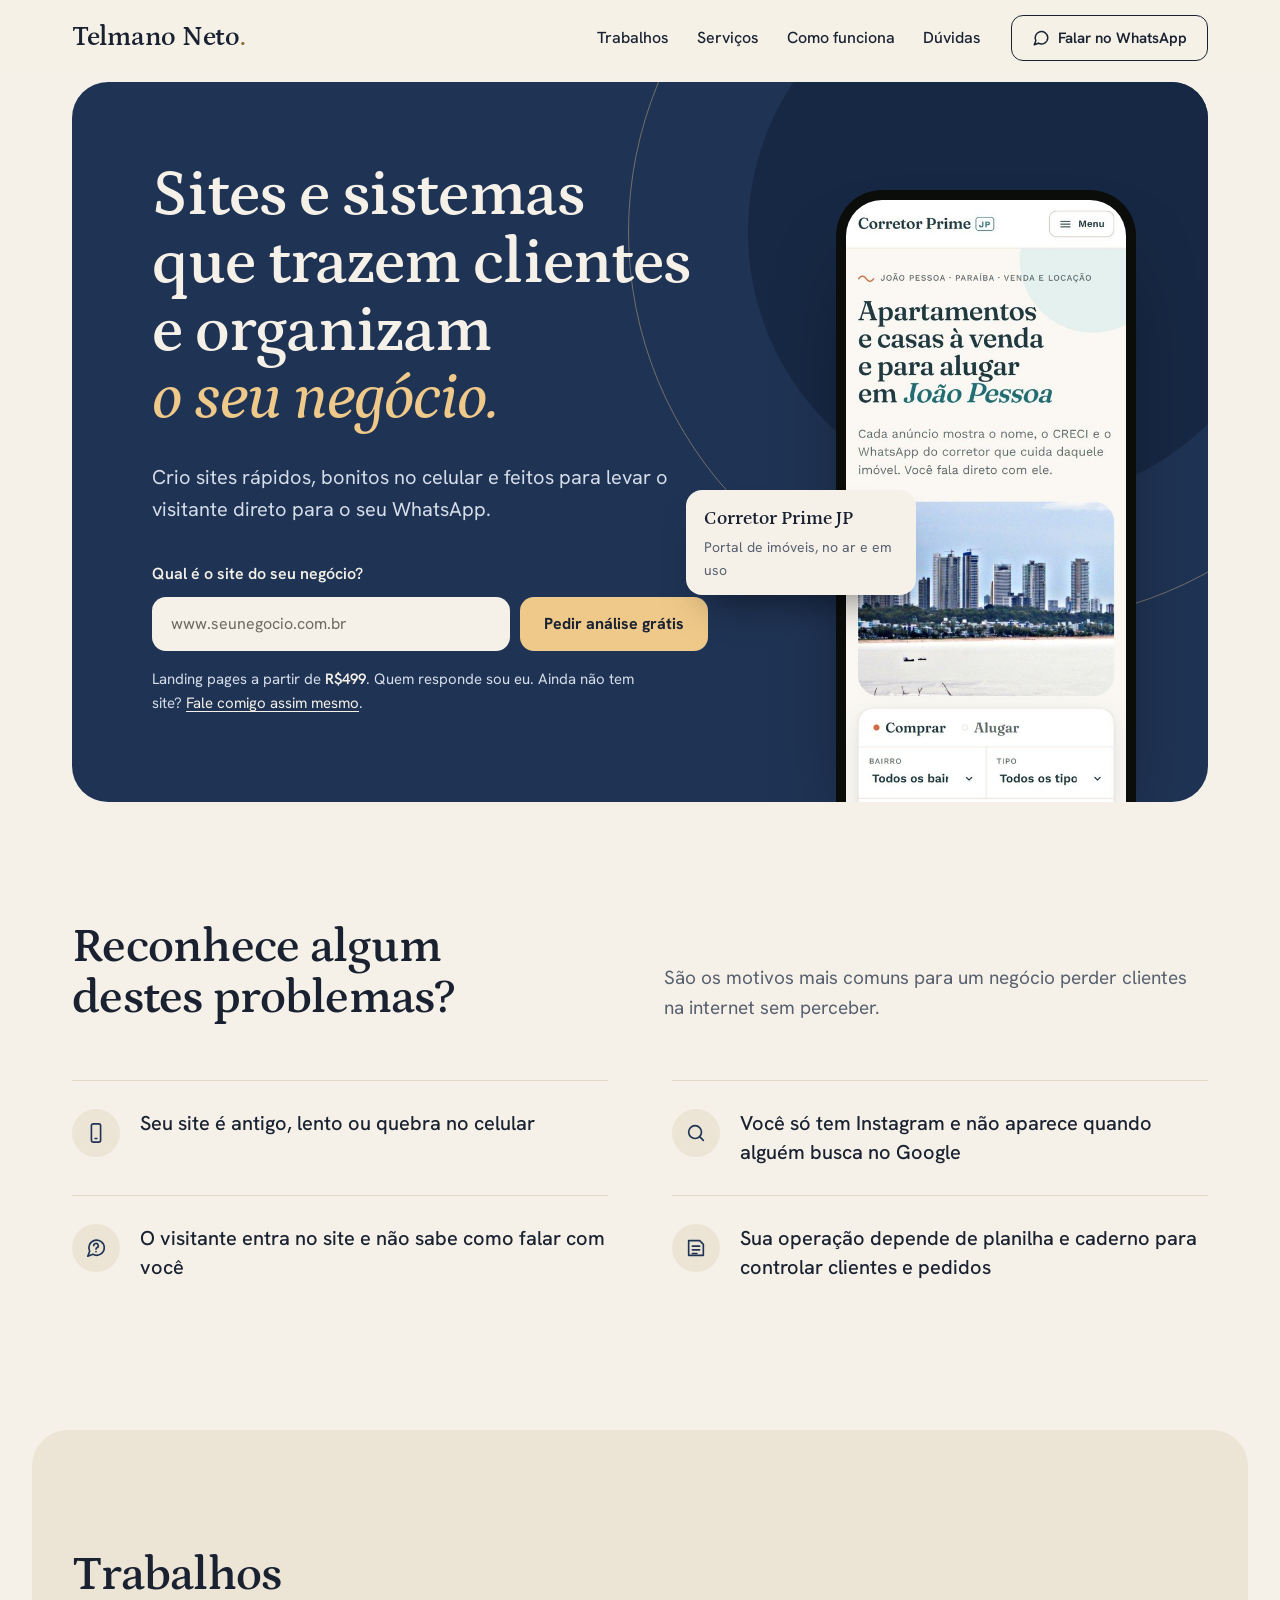
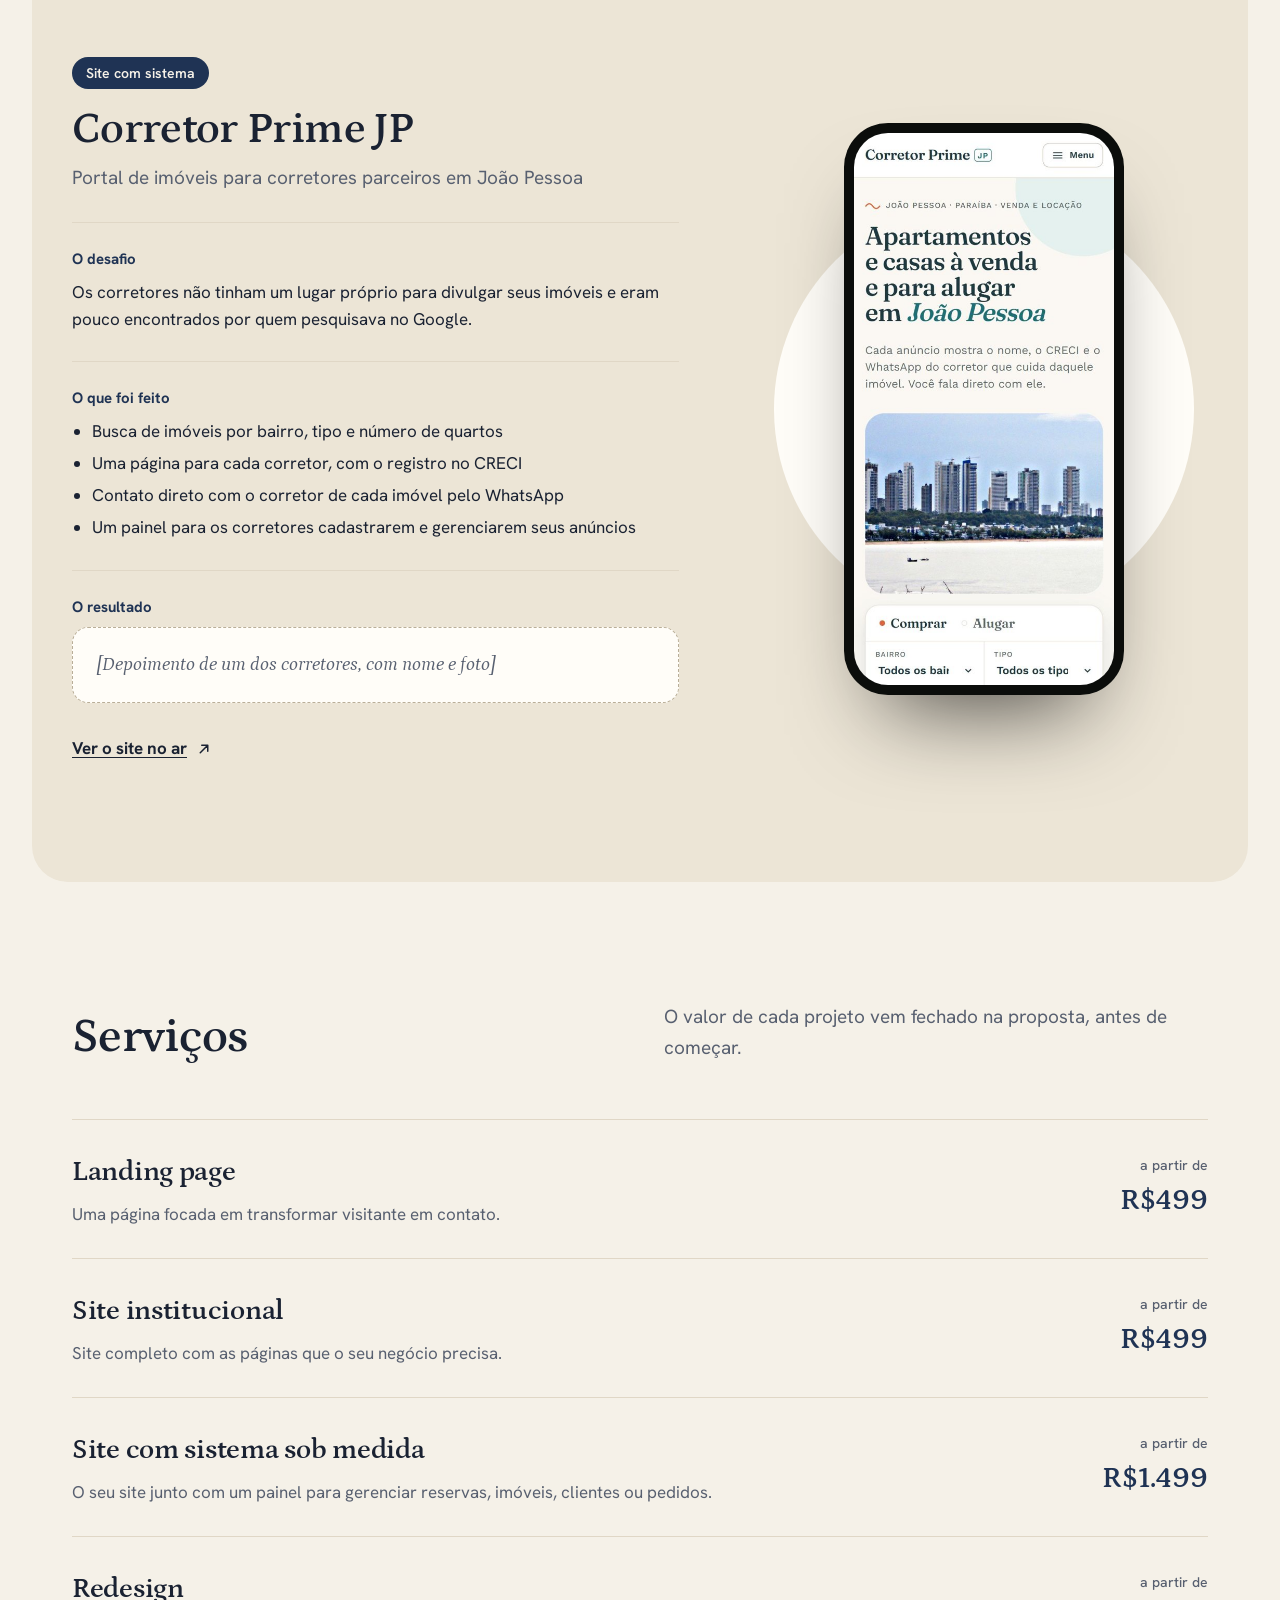
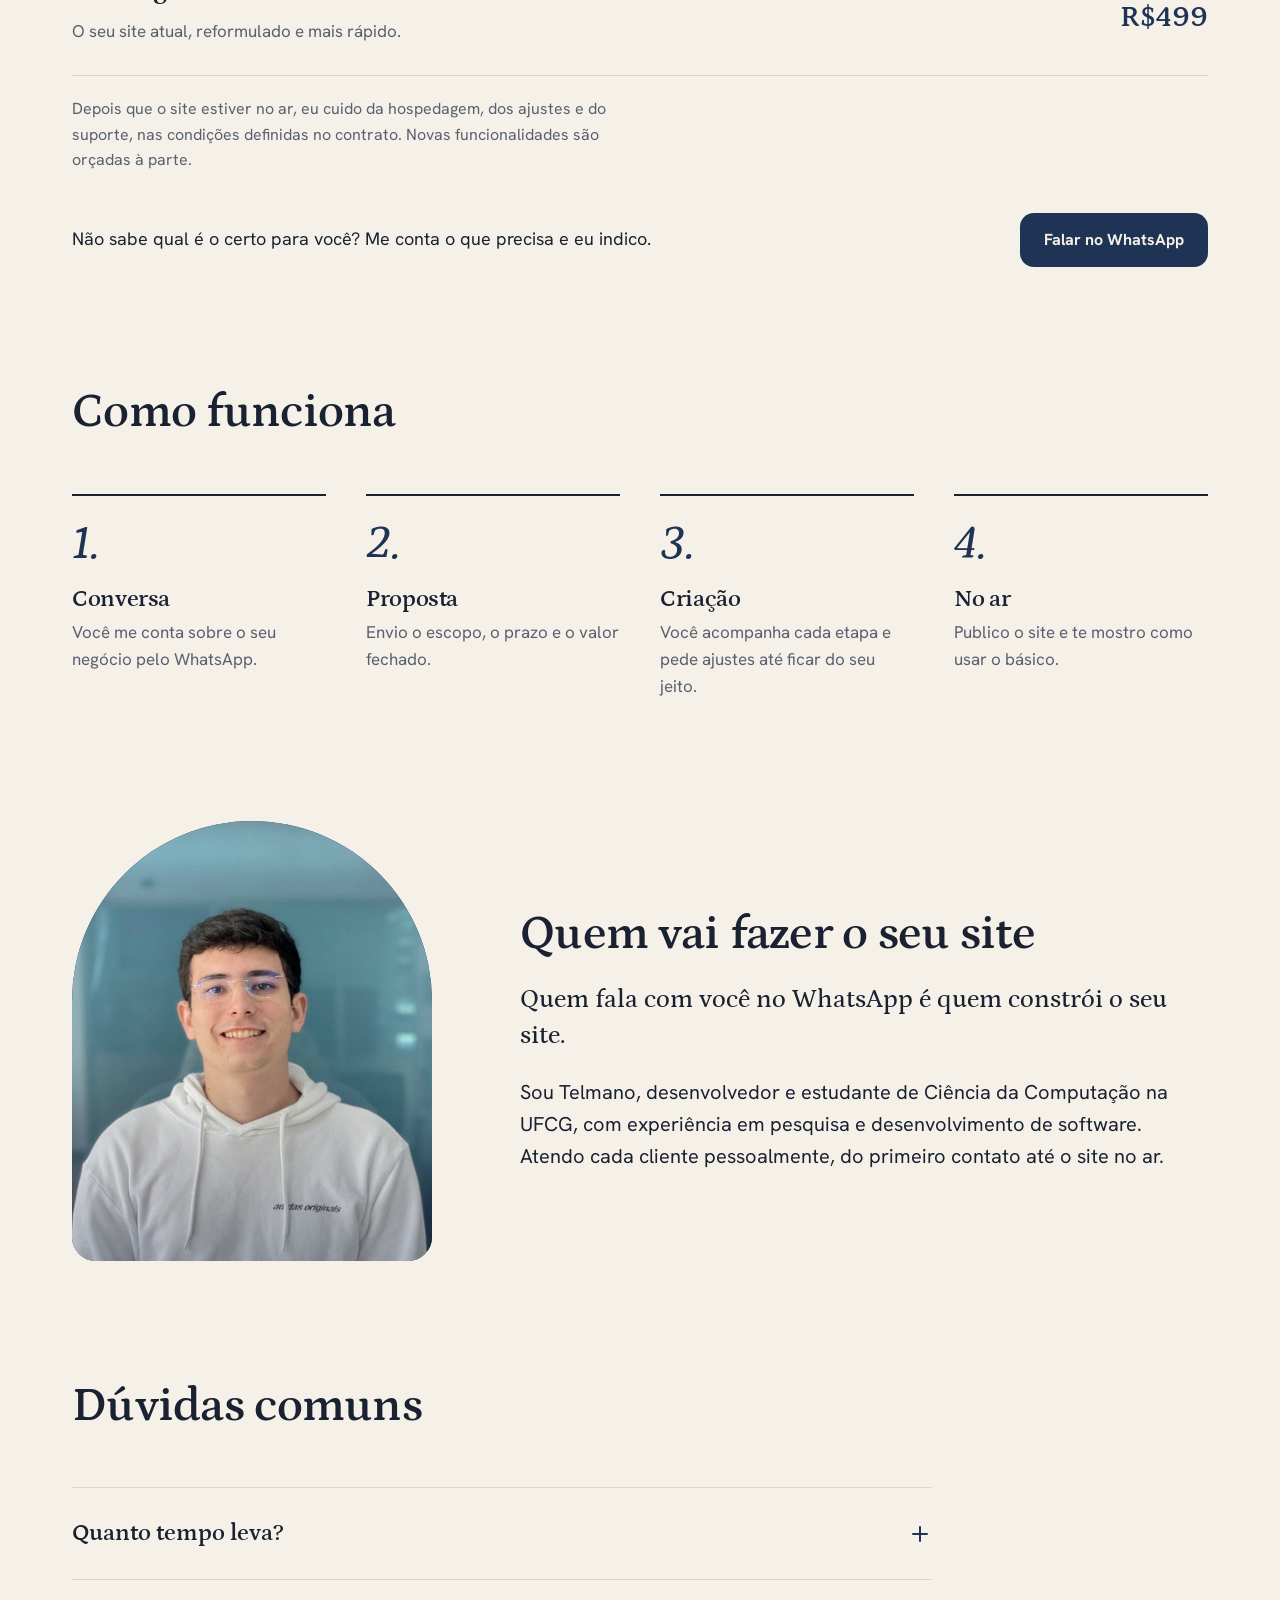
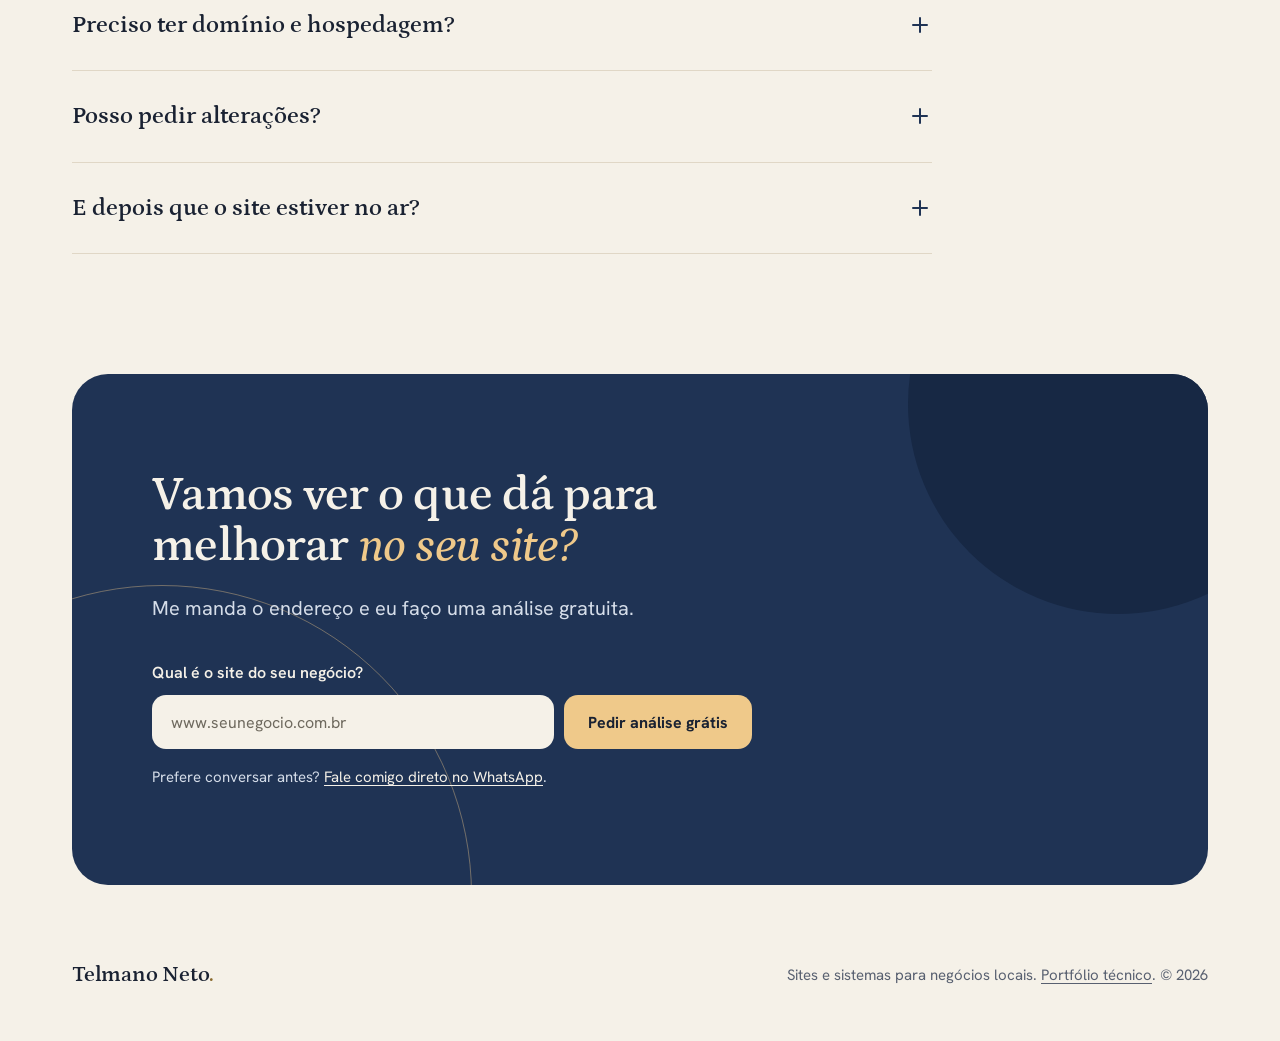
==== commit bfd4c6fb: "Atualizar o index.html" ====
--- a/index.html
+++ b/index.html
@@ -8,6 +8,9 @@
   <meta property="og:title" content="Telmano Neto | Sites e sistemas para negócios locais">
   <meta property="og:description" content="Sites rápidos, bonitos no celular e feitos para levar o visitante direto para o seu WhatsApp. Landing pages a partir de R$499.">
   <meta name="theme-color" content="#1F3354">
+  <link rel="icon" type="image/png" sizes="32x32" href="/assets/favicon-32.png">
+  <link rel="icon" type="image/svg+xml" href="/assets/favicon.svg">
+  <link rel="apple-touch-icon" href="/assets/apple-touch-icon.png">
   <link rel="preconnect" href="https://fonts.googleapis.com">
   <link rel="preconnect" href="https://fonts.gstatic.com" crossorigin="anonymous">
   <link rel="stylesheet" href="https://fonts.googleapis.com/css2?family=Hanken+Grotesk:wght@400;500;600;700&amp;family=Petrona:ital,wght@0,500;0,600;1,500;1,600&amp;display=swap">
@@ -120,7 +123,7 @@
           </div>
           <ul class="svc reveal">
             <li><span class="svc-name">Landing page</span><span class="svc-desc">Uma página focada em transformar visitante em contato.</span><span class="svc-price"><small>a partir de</small><span class="big">R$499</span></span></li>
-            <li><span class="svc-name">Site institucional</span><span class="svc-desc">Site completo com as páginas que o seu negócio precisa.</span><span class="svc-price"><small>a partir de</small><span class="big">R$999</span></span></li>
+            <li><span class="svc-name">Site institucional</span><span class="svc-desc">Site completo com as páginas que o seu negócio precisa.</span><span class="svc-price"><small>a partir de</small><span class="big">R$499</span></span></li>
             <li><span class="svc-name">Site com sistema sob medida</span><span class="svc-desc">O seu site junto com um painel para gerenciar reservas, imóveis, clientes ou pedidos.</span><span class="svc-price"><small>a partir de</small><span class="big">R$1.499</span></span></li>
             <li><span class="svc-name">Redesign</span><span class="svc-desc">O seu site atual, reformulado e mais rápido.</span><span class="svc-price"><small>a partir de</small><span class="big">R$499</span></span></li>
           </ul>
